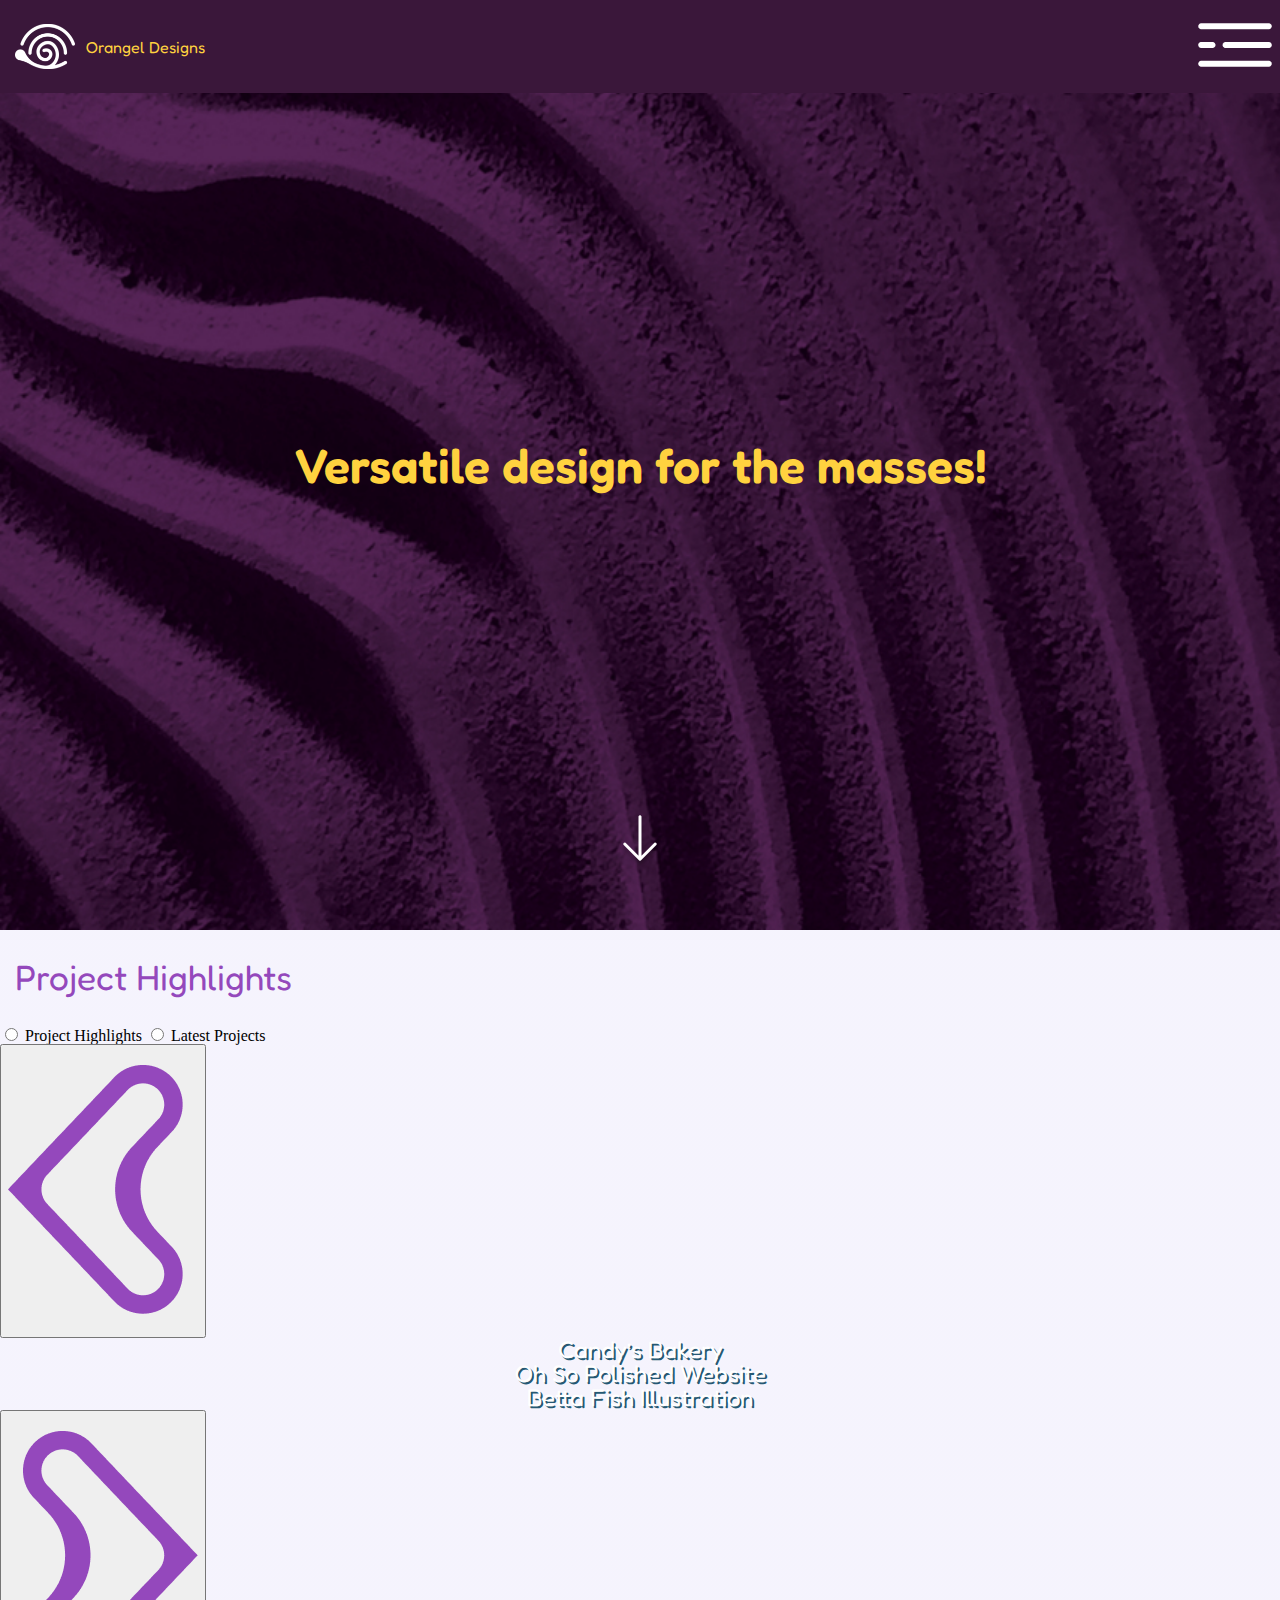
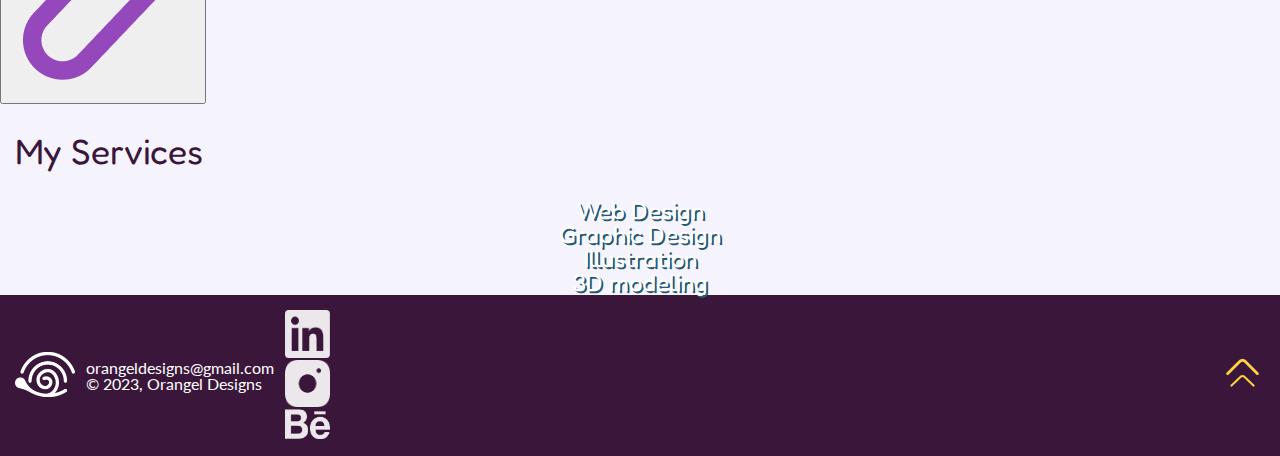
==== index.html @ b8b08e0c "New homepage HTML file - responsive" ====
<!DOCTYPE html>
<html lang="en">
<head>
	<meta name="viewport" content="width=device-width">
	<meta name="keywords" content="Portfolio, Branding, Web Design, Graphic Design, Richmond">
	<meta name="description" content="Web and Graphic design Portfolio of Orangel Bustamante">
	<meta charset="utf-8">
	<title>Orangel Designs</title>
	<link rel="preconnect" href="https://fonts.googleapis.com">
	<link rel="preconnect" href="https://fonts.gstatic.com" crossorigin>
	<link href="https://fonts.googleapis.com/css2?family=Fredoka:wght@500;600;700&family=Lato:ital,wght@0,400;0,700;1,400;1,700&display=swap" rel="stylesheet">
	<link rel="stylesheet" type="text/css" href="css/index.css">
</head>
<body id="top">
	<header>
		<!-- The header includes the logo and navigation links that might be hidden within a hamburger menu on mobile versions -->
		<nav>
			<a href="index.html"><img src="images/logow.png" alt="navigation logo of the orangel designs website"><h4>Orangel Designs</h4></a>
			<!-- Hamburger menu -->
			<div>
				<img src="images/hambergermenu.png" id="hamenu" alt="&#9776;">
				<div id="menu-list">
					<ul id="menu-links">
						<li><a href="#">About</a></li>
						<li><a href="#">Services</a></li>
						<li><a href="#">Works</a></li>
						<li><a href="#">Contact</a></li>
					</ul>
					<ul id="social-links">
						<li><img src="images/behancew.png" alt="behance link">Behance</li>
						<li><a href="#"><img src="images/linkedinw.png" alt="Linkedin link">Linkedin</a></li>
						<li><a href="#"><img src="images/intagramw.png" alt="instagram link">Instagram</a></li>
					</ul>
				</div>
			</div>

		</nav>
	</header>
	<!-- The main includes all the information divided in a hero page and 2 sections -->
	<main>
	<!-- hero division with an intro text, arrow and background image -->
		<div id="hero">
			<h1> <strong>Versatile design</strong> for the masses!</h1>
			<a href="#highlights"><img src="images/arrowdown.png" alt="&#8595;"></a>
		</div>
	<!-- highlights section with a title and 3 preview images -->
		<section id="highlights">
			<h2>Project Highlights</h2>
			<form>
				<input type="radio" name="project" id="highlab" value="highlights">
				<label for="highlab" id="label1">Project Highlights</label>
				<input type="radio" name="project" id="lastlab" value="latest">
				<label for="lastlab" id="label2">Latest Projects</label>
			</form>
			<div>
				<button><img src="images/larrow.png" alt="&lt;"></button>
				<a href="#" class="project-card" id="h1">
					<h3>Candy’s Bakery</h3>
				</a>
				<a href="#" class="project-card" id="h2">
					<h3>Oh So Polished Website</h3>
				</a>
				<a href="#" class="project-card" id="h3">
					<h3>Betta Fish Illustration</h3>
				</a>
				<button><img src="images/rarrow.png" alt="&gt;"></button>
			</div>
		</section>
	<!-- services with an image preview of 4 sercives I provide -->
		<section id="services">
			<h2>My Services</h2>
			<div>
				<a href="#" class="services-cards" id="s1">
					<h3>Web Design</h3>
				</a>
				<a href="#" class="services-cards" id="s2">
					<h3>Graphic Design</h3>
				</a>
				<a href="#" class="services-cards" id="s3">
					<h3>Illustration</h3>
				</a>
				<a href="#" class="services-cards" id="s4">
					<h3>3D modeling</h3>
				</a>
			</div>
		</section>
	</main>
	<!-- Footer with logo, contact info and go to top button -->
	<footer>
		<div>
			<a href="#top" id="footlogo"><img src="images/logow.png" width="162" alt="footer logo"></a>
			<!-- basic contact info and copyright -->
			<ul>
				<li><a href="mailto:orangeldesigns@gmail.com">orangeldesigns@gmail.com</a></li>
				<li>© 2023, Orangel Designs</li>
			</ul>
			<ul id="social-footer">
				<li> <a href=""><img src="images/linkedinw.png" alt="Linkedin"></a></li>
				<li> <a href=""><img src="images/intagramw.png" alt="Instagram"></a></li>
				<li> <a href=""><img src="images/behancew.png" alt="Behance"></a></li>
			</ul>
		</div>

		<!-- Arrowup button -->
		<div>
			<a href="#top"><img src="images/arrowup2.png" alt="&#8593;"></a>
		</div>
	</footer>
</body>
</html>
---- css/index.css ----
/* CSS reset START */
html, body, div, span, applet, object, iframe,
h1, h2, h3, h4, h5, h6, p, blockquote, pre,
a, abbr, acronym, address, big, cite, code,
del, dfn, em, img, ins, kbd, q, s, samp,
small, strike, strong, sub, sup, tt, var,
b, u, i, center,
dl, dt, dd, ol, ul, li,
fieldset, form, label, legend,
table, caption, tbody, tfoot, thead, tr, th, td,
article, aside, canvas, details, embed, 
figure, figcaption, footer, header, hgroup, 
menu, nav, output, ruby, section, summary,
time, mark, audio, video {
	margin: 0;
	padding: 0;
	border: 0;
	font-size: 100%;
	font: inherit;
	vertical-align: baseline;
}
article, aside, details, figcaption, figure, 
footer, header, hgroup, menu, nav, section {
	display: block;
}
body {
	line-height: 1;
}
ol, ul {
	list-style: none;
}
blockquote, q {
	quotes: none;
}
blockquote:before, blockquote:after,
q:before, q:after {
	content: '';
	content: none;
}
table {
	border-collapse: collapse;
	border-spacing: 0;
}
a {
	color: white;
	text-decoration: none;
}
/* CSS reset END */

/*Background image*/
body {
	background: 
    linear-gradient(rgba(225, 220, 249, 0.33),rgba(225, 220, 249, 0.33)),
    url(../images/papyrus.webp) center top/contain repeat fixed;
}
/*Navigation styling*/

/*Initializing fonts*/
h1,h2,h3,h4 {
	font-family: 'Fredoka', sans-serif;
}
a,p,li {
	font-family: 'Lato', sans-serif;
}
h1{
	font-size: 3rem;
}
h2{
	font-size: 2.2rem;
}
h3{
	font-size: 1.5rem;
}
h4{
	font-size: 1rem;
}

/*Navigation*/
nav {
    display: flex;
    flex-wrap: wrap;
    justify-content: space-between;
    align-items: center;
    background: #3A173A;
	position: fixed;
	width: 100%;
	z-index: 999;
}
nav a{
    display: flex;
    align-items: center;
	color: #FFD23F;
	padding: 15px 15px;
}
nav a img{
    width: 60px;
}
nav a h4{
	margin-left: 11px;
}
nav ul{
    display: none;
}
nav div a img{
	width: 45px;
}
/*Landing page*/
#hero{
	height: 100vh;
	background: url(../images/frame.jpg) center center/cover no-repeat;
	display: flex;
	justify-content: center;
	align-items: center;
	padding: 15px;
	flex-direction: column;
}
h1{
	font-weight: 600;
	color: #FFD23F;
}
#hero a{
	position: absolute;
	justify-self: flex-end;
	bottom: 30px;
}
#hero a img{
	width: 60px;
}
/*Sections formatting*/
h2{
	padding: 30px 15px;
}
h3 {
	color: white;
	text-shadow: .1em .1em 0 hsl(200 50% 30%);
	text-align: center;
}
/*Highlights section*/
#highlights h2 {
	color: #9448BC;
}
#highlights div img {
	width: 100%;
}
/*Services Section*/
#services h2{
	color: #3A173A;
}
#services div{
	position: relative;
}
#services div img {
	width: 100%;
}
/*Footer*/

footer {
	display: flex;
	background-color: #3A173A;
    justify-content: space-between;
    align-items: center;
	padding: 15px;
}
footer div{
	display: flex;
	align-items: center;
}
footer div ul{
	margin-left: 11px;
}
footer a img{
	width: 60px;
}
footer ul li {
	color: white;
}
footer div a img {
	width: 45px;
}
#footlogo img{
	width: 60px;
}
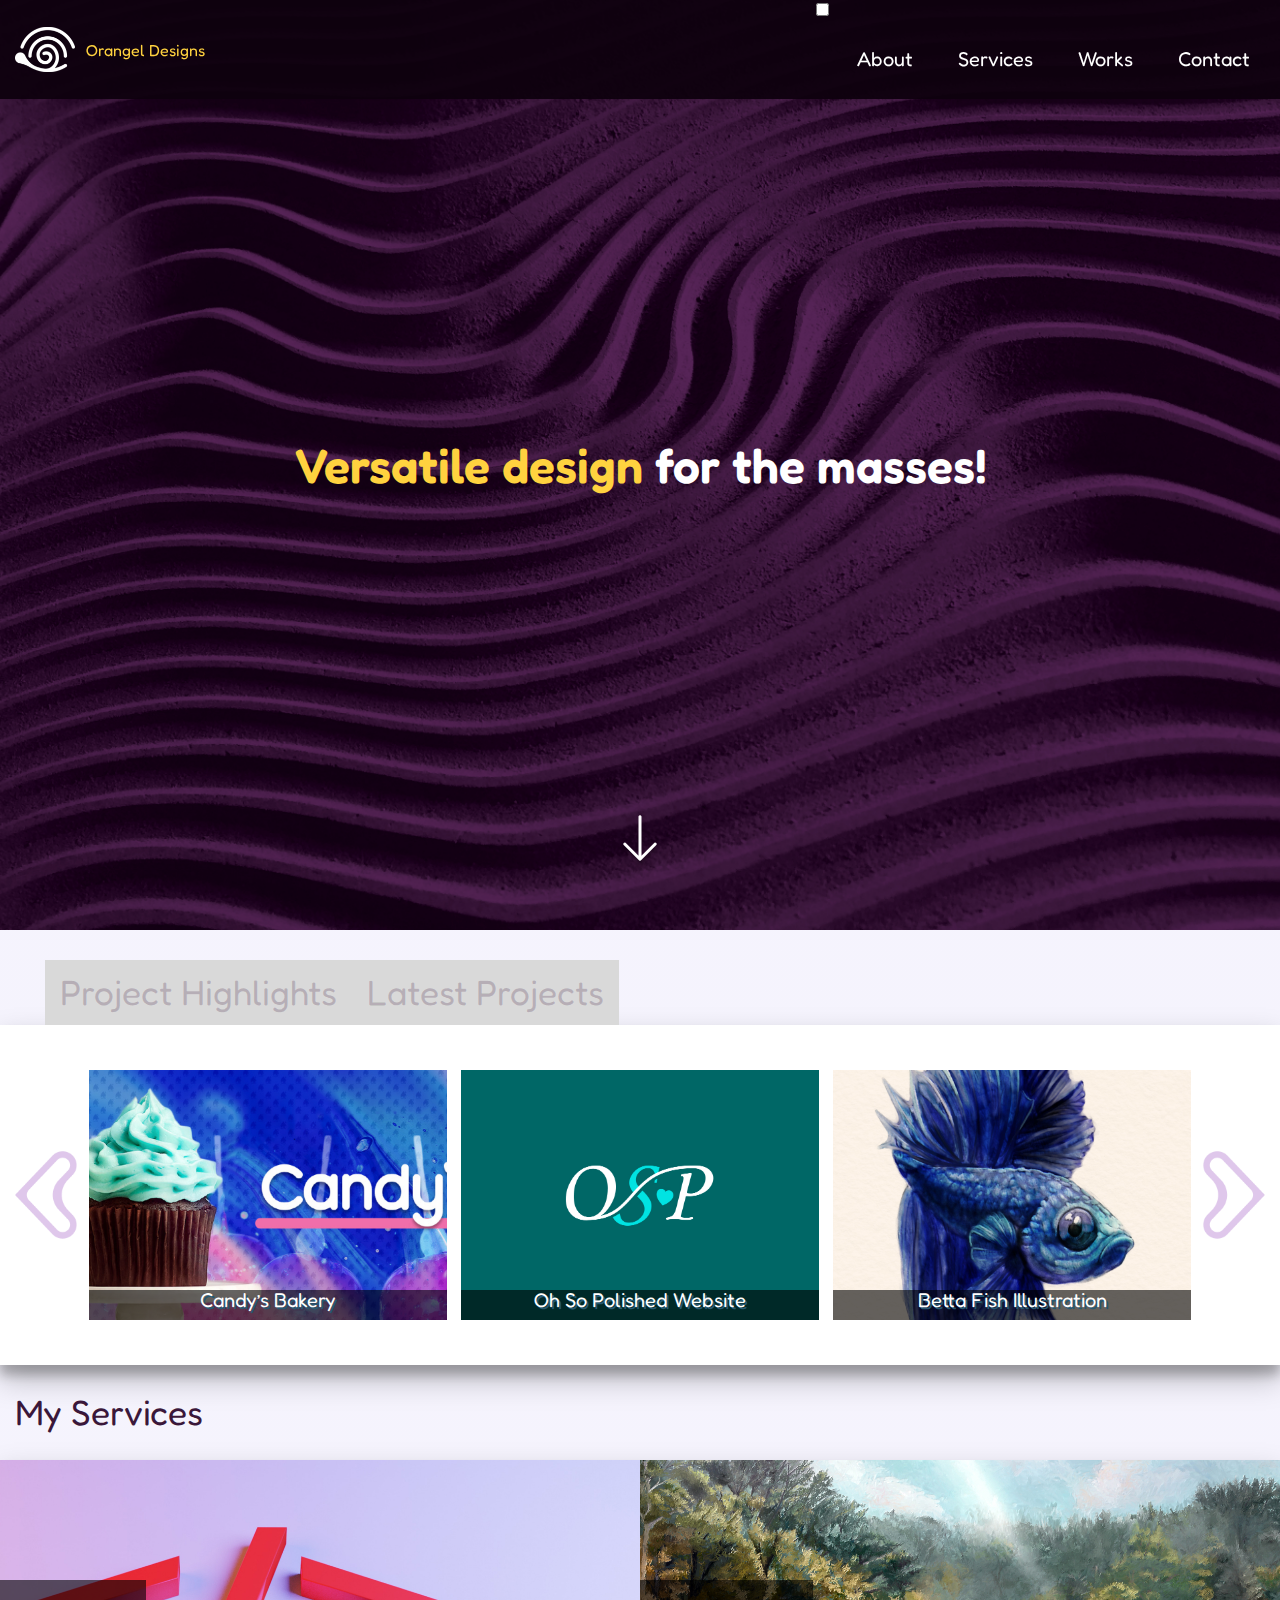
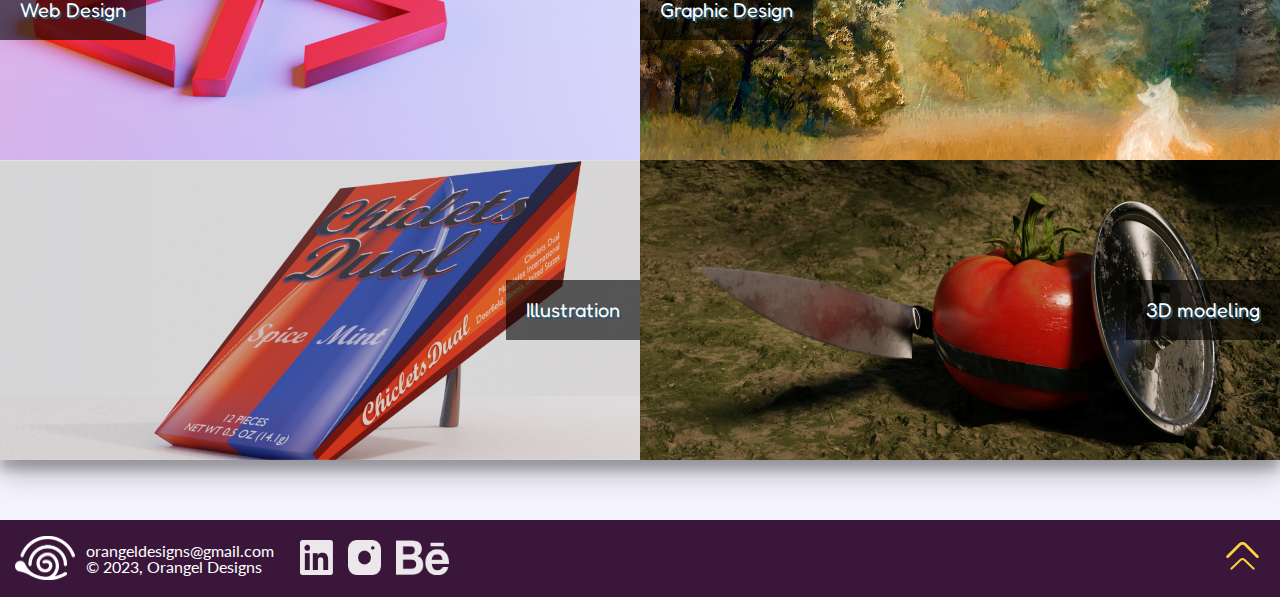
==== commit f6118212: "Update nav menu" ====
--- a/index.html
+++ b/index.html
@@ -18,7 +18,10 @@
 			<a href="index.html"><img src="images/logow.png" alt="navigation logo of the orangel designs website"><h4>Orangel Designs</h4></a>
 			<!-- Hamburger menu -->
 			<div>
-				<img src="images/hambergermenu.png" id="hamenu" alt="&#9776;">
+				<input type="checkbox" name="menucheck" id="menucheck">
+				<label for="menucheck">
+					<img src="images/hambergermenu.png" id="hamenu" alt="&#9776;">
+				</label>
 				<div id="menu-list">
 					<ul id="menu-links">
 						<li><a href="#">About</a></li>
@@ -27,7 +30,7 @@
 						<li><a href="#">Contact</a></li>
 					</ul>
 					<ul id="social-links">
-						<li><img src="images/behancew.png" alt="behance link">Behance</li>
+						<li><a href="#"><img src="images/behancew.png" alt="behance link">Behance</a></li>
 						<li><a href="#"><img src="images/linkedinw.png" alt="Linkedin link">Linkedin</a></li>
 						<li><a href="#"><img src="images/intagramw.png" alt="instagram link">Instagram</a></li>
 					</ul>
--- a/css/index.css
+++ b/css/index.css
@@ -45,6 +45,9 @@
 	color: white;
 	text-decoration: none;
 }
+button {
+	all: initial;
+}
 /* CSS reset END */
 
 /*Background image*/
@@ -69,7 +72,7 @@
 	font-size: 2.2rem;
 }
 h3{
-	font-size: 1.5rem;
+	font-size: 1.25rem;
 }
 h4{
 	font-size: 1rem;
@@ -81,7 +84,7 @@
     flex-wrap: wrap;
     justify-content: space-between;
     align-items: center;
-    background: #3A173A;
+    background: #0e010eef;
 	position: fixed;
 	width: 100%;
 	z-index: 999;
@@ -90,7 +93,8 @@
     display: flex;
     align-items: center;
 	color: #FFD23F;
-	padding: 15px 15px;
+	padding: 15px;
+	font-family: 'Fredoka', sans-serif;
 }
 nav a img{
     width: 60px;
@@ -98,11 +102,23 @@
 nav a h4{
 	margin-left: 11px;
 }
-nav ul{
-    display: none;
-}
-nav div a img{
+
+#hamenu{
 	width: 45px;
+	cursor: pointer;
+	padding: 15px;
+}
+#menu-list{
+	display: none;
+	padding: 15px;
+}
+#menu-list a{
+	color: white;
+	padding-left: 30px;
+	font-size: 1.25rem;
+}
+#menu-list a:hover{
+	color: #FFD23F;
 }
 /*Landing page*/
 #hero{
@@ -116,7 +132,10 @@
 }
 h1{
 	font-weight: 600;
-	color: #FFD23F;
+	color: white;
+}
+h1 strong{
+	color: #FFD23F
 }
 #hero a{
 	position: absolute;
@@ -135,13 +154,56 @@
 	text-shadow: .1em .1em 0 hsl(200 50% 30%);
 	text-align: center;
 }
+#highlights div, #services div  {
+	display: flex;
+	flex-direction: column;
+}
 /*Highlights section*/
 #highlights h2 {
 	color: #9448BC;
 }
-#highlights div img {
+#highlights form {
+	display: none;
+}
+#highlights form input {
+	display: none;
+}
+
+#highlights button{
+	display: none;
+	height: 100px;
+	cursor: pointer;
+}
+#highlights button img{
+	height: 100px;
+	opacity: 30%;
+}
+#highlights button img:hover{
+	opacity: 100%;
+}
+
+/*Highlights gallery*/
+.project-card{
 	width: 100%;
-}
+	height: 250px;
+	display: flex;
+	flex-direction: column-reverse;
+}
+.project-card h3{
+	width: 100%;
+	height: 30px;
+	background-color: rgba(0, 0, 0, 0.603);
+}
+#h1 {
+	background: url(../images/h1.jpg) center center/cover no-repeat;
+}
+#h2 {
+	background: url(../images/h2.jpg) center center/cover no-repeat;
+}
+#h3 {
+	background: url(../images/h3.jpg) center center/cover no-repeat;
+}
+
 /*Services Section*/
 #services h2{
 	color: #3A173A;
@@ -149,8 +211,37 @@
 #services div{
 	position: relative;
 }
-#services div img {
+/*Services Gallery*/
+.services-cards{
 	width: 100%;
+	height: 250px;
+	display: flex;
+	flex-direction: column-reverse;
+	justify-content: center;
+	align-content: center;
+}
+.services-cards h3{
+	width: auto;
+	text-align: left;
+	align-self: start;
+	padding: 20px;
+	background-color: rgba(0, 0, 0, 0.603);
+}
+#s1 h3, #s3 h3 {
+	align-self: flex-end;
+	text-align: right;
+}
+#s1 {
+	background: url(../images/s1.jpg) center center/cover no-repeat;
+}
+#s2 {
+	background: url(../images/s2.jpg) center center/cover no-repeat;
+}
+#s3 {
+	background: url(../images/s3.jpg) center center/cover no-repeat;
+}
+#s4 {
+	background: url(../images/s4.jpg) center center/cover no-repeat;
 }
 /*Footer*/
 
@@ -165,6 +256,9 @@
 	display: flex;
 	align-items: center;
 }
+#social-footer{
+	display: none;
+}
 footer div ul{
 	margin-left: 11px;
 }
@@ -179,4 +273,95 @@
 }
 #footlogo img{
 	width: 60px;
+}
+/*Responsive styles for tablet and up*/
+@media screen and (min-width: 768px) {
+
+	#hero {
+		background: url(../images/framebig.jpg) center center/cover no-repeat;
+	}
+	h1 {
+		text-align: center;
+	}
+	#highlights div, #services div  {
+		display: flex;
+		flex-direction: row;
+	}
+
+	#social-footer{
+		display: flex;
+	}
+	#social-footer img{
+		height: 35px;
+		width: auto;
+		padding-left: 15px;
+	}
+	#highlights h2{
+		display: none;
+	}
+	#highlights form {
+		margin-top: 30px;
+		display: flex;
+		margin-left: 45px;
+	}
+
+	#highlights form label{
+		cursor: pointer;
+		font-size: 2.2rem;
+		font-family: 'Fredoka', sans-serif;
+		padding: 15px;
+		background-color: #D9D9D9;
+		color: #3a173a38;
+	}
+	#highlights form input:checked~#label1, #highlights form input:checked~#label2{
+		background-color: #9448BC;
+		color: #FFD23F;
+	}
+	#highlights form input:not(:checked)~#label2{
+		background-color: #D9D9D9;
+		color: #3a173a38;
+	}
+	#highlights div {
+		background-color: white;
+		padding: 45px 15px;
+		align-items: center;
+		box-shadow: 0 14px 28px rgba(0,0,0,0.25), 0 10px 10px rgba(0,0,0,0.22);
+	}
+	#highlights button{
+		display: inline;
+	}
+	.project-card{
+		margin: 0px 7px;
+	}
+	#services div{
+		display: flex;
+		flex-wrap: wrap;
+		margin-bottom: 60px;
+		box-shadow: 0 14px 28px rgba(0,0,0,0.25), 0 10px 10px rgba(0,0,0,0.22);
+	}
+	.services-cards{
+		width: 50%;
+		height: 300px;
+	}
+	#s1 h3, #s2 h3 {
+		align-self: flex-start;
+		text-align: right;
+	}
+	#s3 h3, #s4 h3 {
+		align-self: flex-end;
+		text-align: right;
+	}
+}
+/*Responsive styles for desktop and up*/
+@media screen and (min-width: 1024px) {
+	#hamenu{
+		display: none;
+	}
+	#menu-list, #menu-links{
+		display: flex;
+		flex-direction: row;
+	}
+	#social-links {
+		display: none;
+	}
 }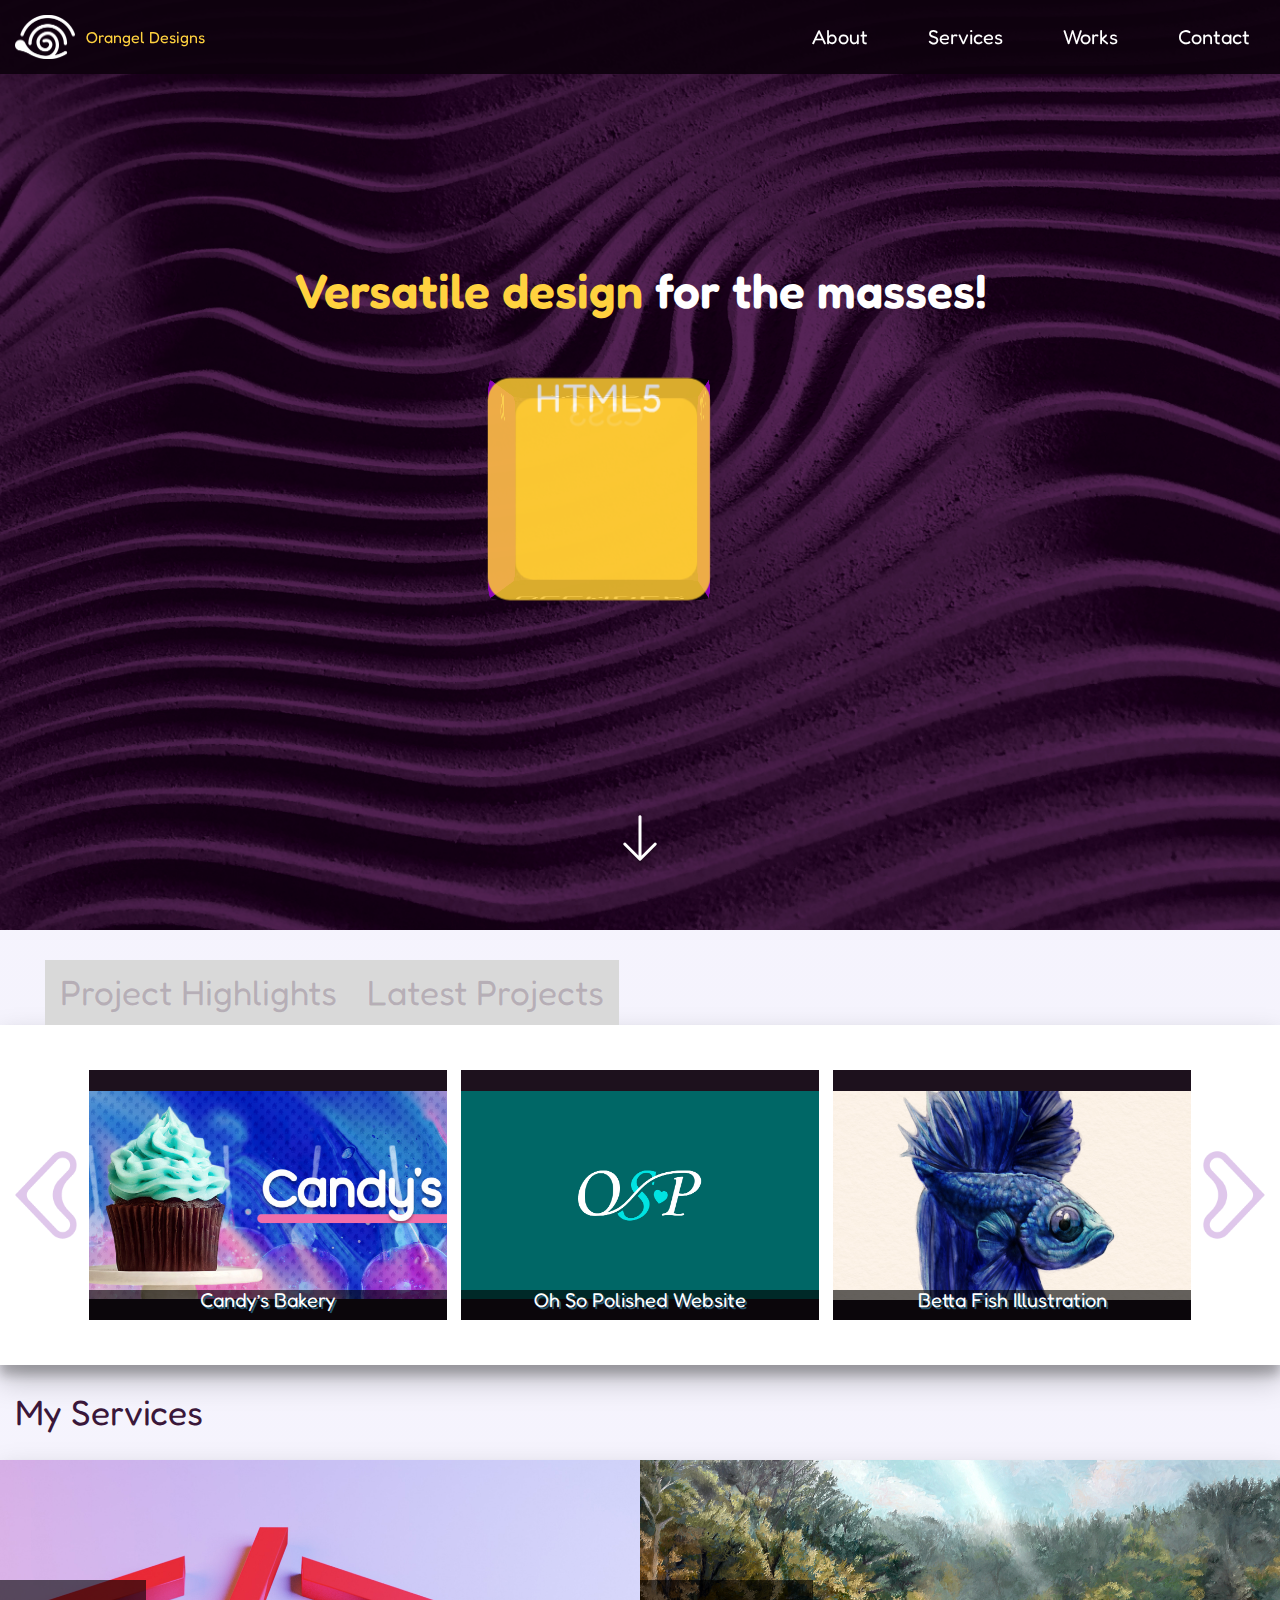
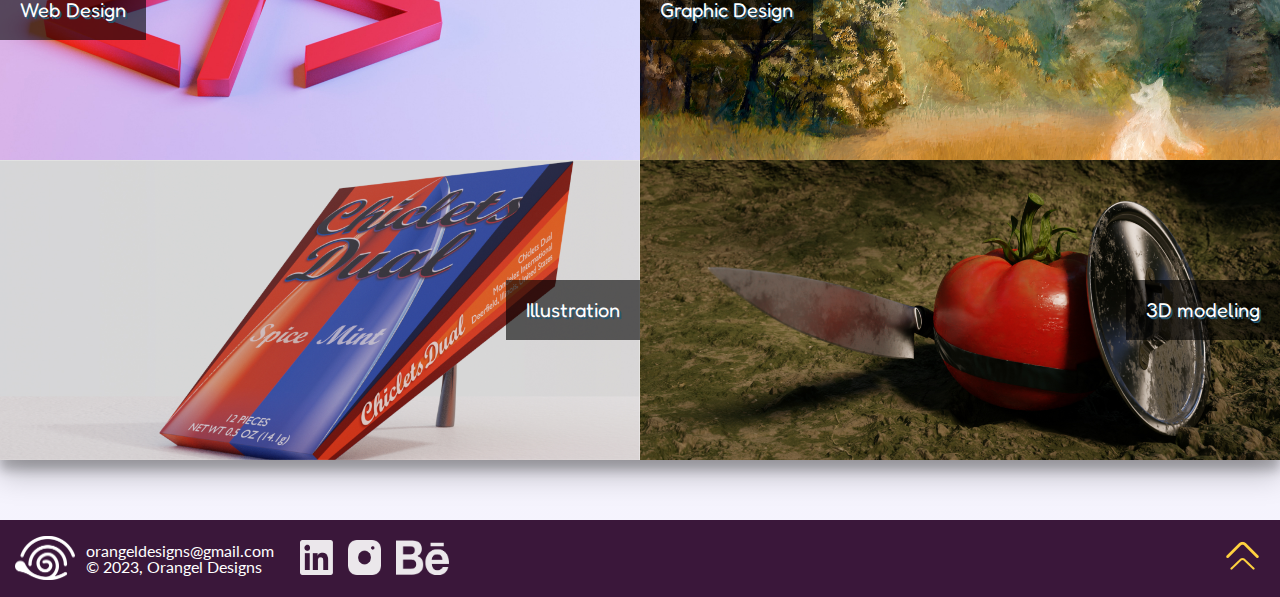
==== commit b0e06371: "Homepage final edits" ====
--- a/index.html
+++ b/index.html
@@ -23,6 +23,9 @@
 					<img src="images/hambergermenu.png" id="hamenu" alt="&#9776;">
 				</label>
 				<div id="menu-list">
+					<label for="menucheck" id="hamX">
+						X
+					</label>
 					<ul id="menu-links">
 						<li><a href="#">About</a></li>
 						<li><a href="#">Services</a></li>
@@ -44,6 +47,16 @@
 	<!-- hero division with an intro text, arrow and background image -->
 		<div id="hero">
 			<h1> <strong>Versatile design</strong> for the masses!</h1>
+			<div class="cube-wrapper">
+				<div class="cube">
+				  <div class="face front"> HTML5</div>
+				  <div class="face back"> CSS3 </div>
+				  <div class="face right">JS</div>
+				  <div class="face left">FIGMA</div>
+				  <div class="face top">ADOBE</div>
+				  <div class="face bottom">BLENDER</div>
+				</div>
+			</div>
 			<a href="#highlights"><img src="images/arrowdown.png" alt="&#8595;"></a>
 		</div>
 	<!-- highlights section with a title and 3 preview images -->
--- a/css/index.css
+++ b/css/index.css
@@ -109,15 +109,57 @@
 	padding: 15px;
 }
 #menu-list{
-	display: none;
-	padding: 15px;
-}
+	transform: translateX(100%);
+	transition: .5s;
+	width: 300px;
+	position: absolute;
+	top: 0;
+}
+#social-links img{
+	padding-right: 15px;
+	height: auto;
+	width: 45px;
+}
+#menucheck {
+	display: none ;
+}
+nav div label{
+	display: block;
+	height: 75px;
+}
+#menucheck:checked ~ #menu-list{
+	transform: translateX(-225px);
+	background-color: #070007;
+	box-shadow:  0px 1px 3px 0px rgba(0, 0, 0, 0.2),
+		0px 1px 1px 0px rgba(0, 0, 0, 0.14),
+		0px 2px 1px -1px rgba(0, 0, 0, 0.12);
+}
+#menucheck:checked ~ label img{
+	background-color: #070007;
+}
+
 #menu-list a{
 	color: white;
 	padding-left: 30px;
 	font-size: 1.25rem;
+	transition: .4s;
 }
 #menu-list a:hover{
+	color: #FFD23F;
+	background-color: #3A173A;
+}
+/*X Hamburger*/
+#hamX{
+	font-family: 'Fredoka', sans-serif;
+	font-size: 2.2rem;
+	color: white;
+	text-align: right;
+	height: auto;
+	padding: 25px;
+	cursor: pointer;
+	transition: 0.5s;
+}
+#hamX:hover{
 	color: #FFD23F;
 }
 /*Landing page*/
@@ -129,6 +171,7 @@
 	align-items: center;
 	padding: 15px;
 	flex-direction: column;
+	overflow: hidden;
 }
 h1{
 	font-weight: 600;
@@ -141,10 +184,84 @@
 	position: absolute;
 	justify-self: flex-end;
 	bottom: 30px;
+	transition: 0.5s;
+}
+#hero a:hover{
+	transform: scale(150%);
 }
 #hero a img{
 	width: 60px;
 }
+/* Landing page spinning cubes */
+.cube-wrapper {
+	width: 200px;
+	height: 200px;
+	position: relative;
+	perspective: 1000px;
+	padding: 75px;
+	padding-left: 0;
+  }
+  
+  .cube {
+	position: absolute;
+	width: 100%;
+	height: 100%;
+	transform-style: preserve-3d;
+	perspective-origin: center;
+	transform-origin: center;
+	animation: rotate-cube 10s linear infinite;
+  }
+  
+  .face {
+	position: absolute;
+	width: 200px;
+	height: 200px;
+	opacity: 0.85;
+	font-family: 'Fredoka', sans-serif;
+	font-size: 2.2rem;
+	color: white;
+	text-align: center;
+	border-radius: 10%;
+  }
+  
+  .front {
+	transform: translateZ(100px);
+	background-color: #ffcc33;
+  }
+  
+  .back {
+	transform: translateZ(-100px) rotateY(180deg);
+	background-color: #ffcc33;
+  }
+  
+  .right {
+	transform: rotateY(-90deg) translatez(100px);
+	background-color: #9900cc;
+  }
+  
+  .left {
+	transform: rotateY(90deg) translatez(100px);
+	background-color: #9900cc;
+  }
+  
+  .top {
+	transform: rotateX(90deg) translateZ(100px);
+	background-color: #070007;
+  }
+  
+  .bottom {
+	transform: rotateX(-90deg) translateZ(100px);
+	background-color: #070007;
+  }
+  
+  @keyframes rotate-cube {
+	0% {
+	  transform: rotateX(0deg) rotateY(0deg)  rotateZ(0);
+	}
+	100% {
+	  transform: rotateX(360deg) rotateY(360deg) rotateZ(360deg);
+	}
+  }
 /*Sections formatting*/
 h2{
 	padding: 30px 15px;
@@ -188,12 +305,14 @@
 	height: 250px;
 	display: flex;
 	flex-direction: column-reverse;
+	background-size: 100%;
 }
 .project-card h3{
 	width: 100%;
 	height: 30px;
 	background-color: rgba(0, 0, 0, 0.603);
 }
+
 #h1 {
 	background: url(../images/h1.jpg) center center/cover no-repeat;
 }
@@ -203,7 +322,14 @@
 #h3 {
 	background: url(../images/h3.jpg) center center/cover no-repeat;
 }
-
+#h1, #h2, #h3{
+	background-color: #0e010eef;
+	transition: 0.5s all;
+	background-size: 100%;
+}
+#h1:hover,#h2:hover,#h3:hover {
+	background-size: 120%;
+}
 /*Services Section*/
 #services h2{
 	color: #3A173A;
@@ -227,6 +353,7 @@
 	padding: 20px;
 	background-color: rgba(0, 0, 0, 0.603);
 }
+
 #s1 h3, #s3 h3 {
 	align-self: flex-end;
 	text-align: right;
@@ -242,6 +369,15 @@
 }
 #s4 {
 	background: url(../images/s4.jpg) center center/cover no-repeat;
+}
+
+#s1, #s2, #s3, #s4{
+	background-color: #0e010eef;
+	transition: 0.5s all;
+	background-size: 100% 100%;
+}
+#s1:hover,#s2:hover,#s3:hover,#s4:hover {
+	background-size: 120% 120%;
 }
 /*Footer*/
 
@@ -270,6 +406,10 @@
 }
 footer div a img {
 	width: 45px;
+	transition: 0.5s;
+}
+footer div a img:hover {
+	transform: scale(130%);
 }
 #footlogo img{
 	width: 60px;
@@ -354,14 +494,25 @@
 }
 /*Responsive styles for desktop and up*/
 @media screen and (min-width: 1024px) {
+
 	#hamenu{
 		display: none;
 	}
 	#menu-list, #menu-links{
 		display: flex;
 		flex-direction: row;
+		transform: translateX(0);
+		position: relative;
+		width: auto;
+	}
+	#menu-links a {
+		padding: 15px 30px;
 	}
 	#social-links {
 		display: none;
 	}
-}+	nav div label{
+		display: none;
+	}
+}
+
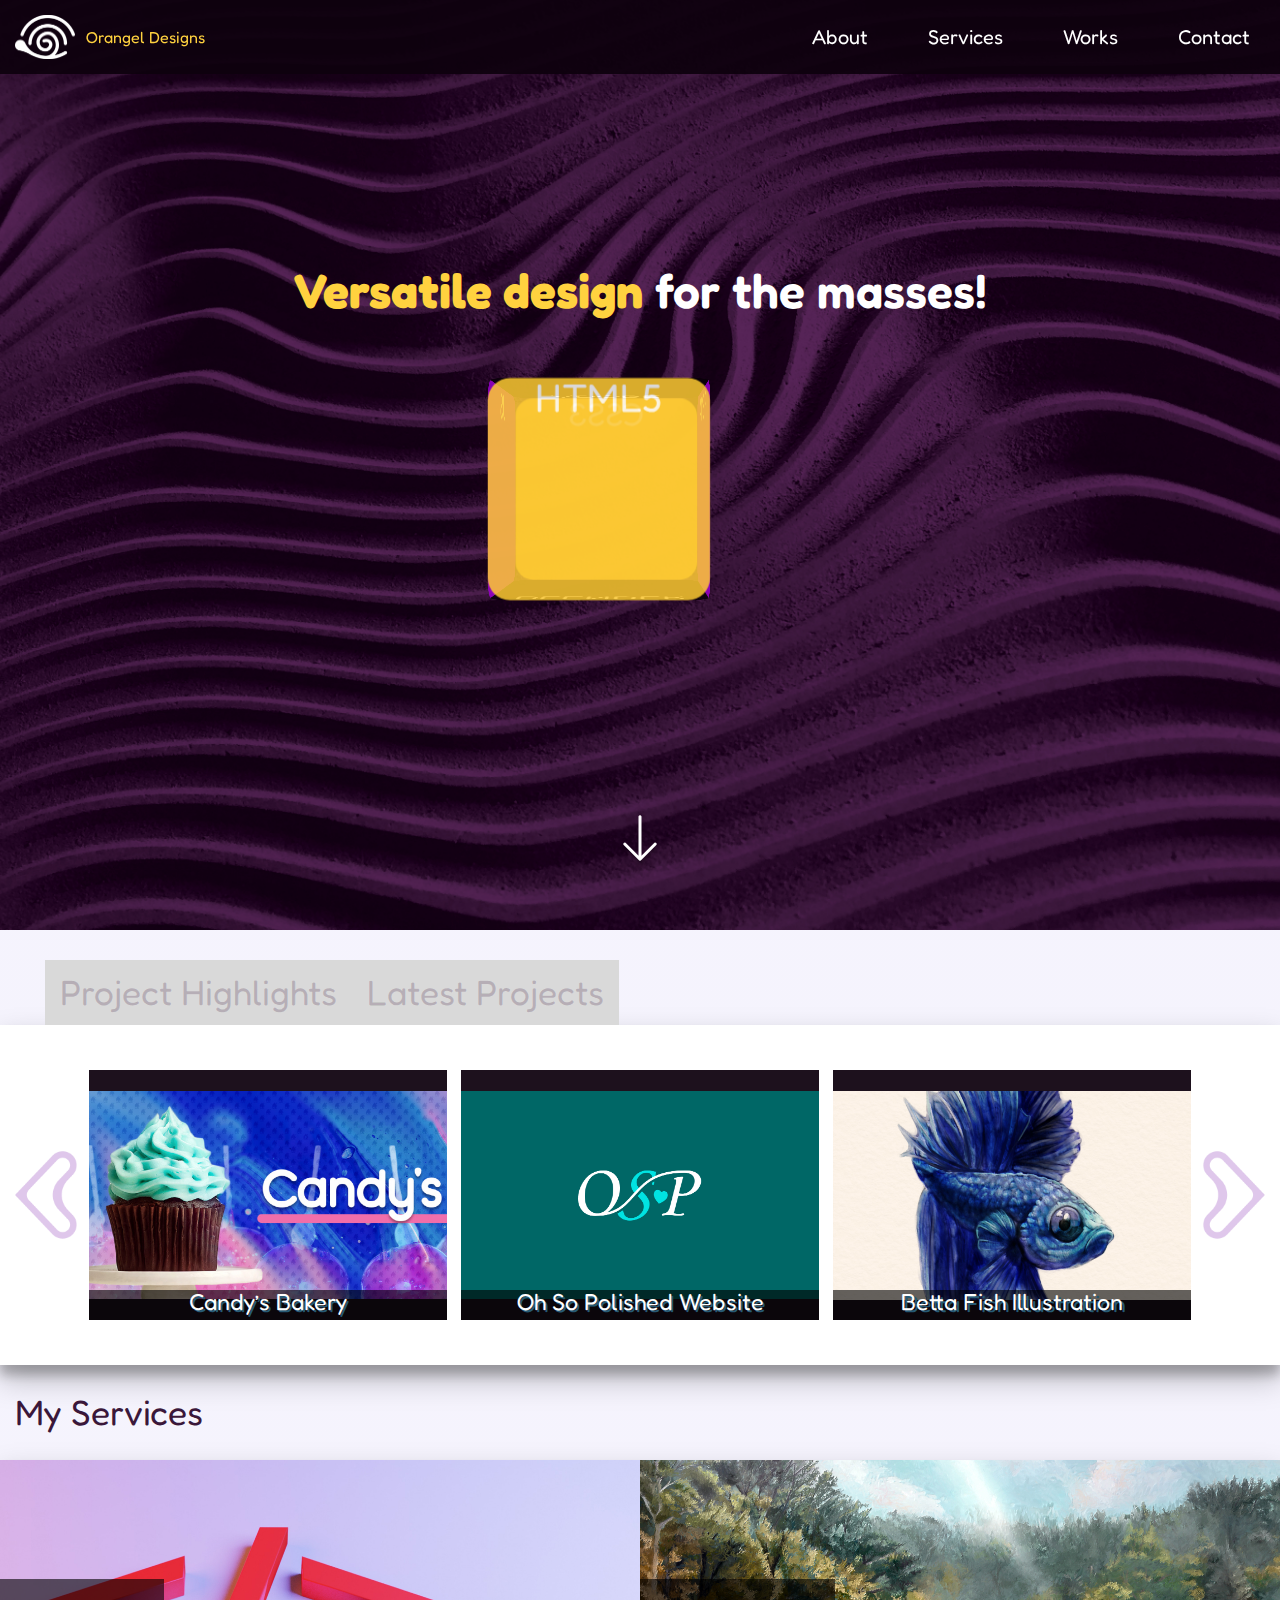
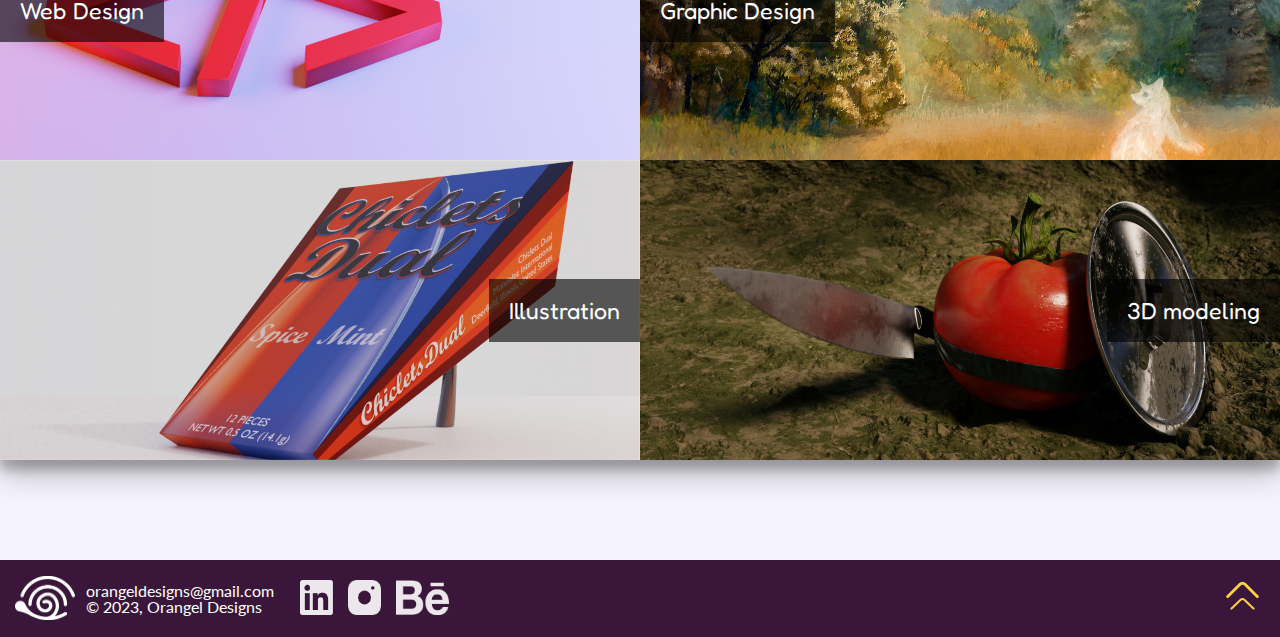
==== commit 21187f58: "Updated htmls third page." ====
--- a/index.html
+++ b/index.html
@@ -29,8 +29,8 @@
 					<ul id="menu-links">
 						<li><a href="#">About</a></li>
 						<li><a href="#">Services</a></li>
-						<li><a href="#">Works</a></li>
-						<li><a href="#">Contact</a></li>
+						<li><a href="works.html">Works</a></li>
+						<li><a href="contact.html">Contact</a></li>
 					</ul>
 					<ul id="social-links">
 						<li><a href="#"><img src="images/behancew.png" alt="behance link">Behance</a></li>
--- a/css/index.css
+++ b/css/index.css
@@ -72,12 +72,14 @@
 	font-size: 2.2rem;
 }
 h3{
-	font-size: 1.25rem;
+	font-size: 1.45rem;
 }
 h4{
 	font-size: 1rem;
 }
-
+strong{
+	font-weight: 900;
+}
 /*Navigation*/
 nav {
     display: flex;
@@ -187,7 +189,7 @@
 	transition: 0.5s;
 }
 #hero a:hover{
-	transform: scale(150%);
+	transform: scale(1.5);
 }
 #hero a img{
 	width: 60px;
@@ -266,7 +268,7 @@
 h2{
 	padding: 30px 15px;
 }
-h3 {
+#highlights h3 {
 	color: white;
 	text-shadow: .1em .1em 0 hsl(200 50% 30%);
 	text-align: center;
@@ -382,6 +384,9 @@
 /*Footer*/
 
 footer {
+	width: 100%;
+	box-sizing: border-box;
+	bottom: 0;
 	display: flex;
 	background-color: #3A173A;
     justify-content: space-between;
@@ -409,7 +414,7 @@
 	transition: 0.5s;
 }
 footer div a img:hover {
-	transform: scale(130%);
+	transform: scale(1.3);
 }
 #footlogo img{
 	width: 60px;
@@ -516,3 +521,184 @@
 	}
 }
 
+/*Contact page CSS*/
+main{
+	margin-bottom: 100px;
+}
+#contHeader {
+	height: 160px;
+	background-color: #9900cc;
+	display: flex;
+	flex-direction: column;
+	align-items: center;
+	justify-content: end;
+	color: white;
+	padding: 15px 5%;
+}
+#contHeader strong{
+	font-weight: 700;
+}
+#contHeader li{
+	margin-bottom: 7px;
+}
+
+#contMain{
+	display: flex;
+	flex-direction: column;
+}
+#contMain h2 {
+	color: #9900cc;
+	height: 30px;
+	display: flex;
+	padding-left: 0;
+}
+#contMain h2 img{
+	height: 30px;
+	margin-right: 7px;
+}
+#contForm, #contSide{
+	margin-left: 10%;
+	margin-right: 10%;
+}
+#innnerform {
+	width: 100%;
+	max-width: 640px;
+	background-color: white;
+	padding: 30px;
+	box-sizing: border-box;
+	border-radius: 16px;
+	display: flex;
+	flex-direction: column;
+	flex-wrap: wrap;
+	align-items: stretch;
+	box-shadow: 0 14px 28px rgba(0,0,0,0.25), 0 10px 10px rgba(0,0,0,0.22);
+
+}
+#innnerform>* {
+	margin-bottom: 15px;
+	padding: 7px;
+	border-radius: 7px;
+	border: #9448BC 2px solid;
+	background-color: #e1dcf98d;
+	font-family: 'Lato', sans-serif;
+	color: #C2A4D1;
+}
+#innnerform>*:focus{
+	background-color: white;
+	color: #070007;
+}
+#innnerform .button {
+	font-family: 'Fredoka', sans-serif;
+	width: 211px;
+	height: 53px;
+	align-self: center;
+	font-size: 1.2rem;
+	border: 0;
+	background-color: #ffcc33;
+	color: #9448BC;
+	box-shadow: 0 4px 3px rgba(0,0,0,0.25), 0 2px 6px rgba(0,0,0,0.22);
+	cursor: pointer;
+
+}
+select{
+	background-color: #FFD23F;
+	color: #9448BC;
+	font-family: 'Fredoka', sans-serif;
+	font-size: 1.1rem;
+	cursor: pointer;
+}
+select:focus{
+	background-color: #9448BC;
+	color: #ffcc33;
+}
+textarea{
+	resize: none;
+	height: 200px;
+}
+#contFaq ul li h3{
+	font-size: 1.1rem;
+	color: #9448BC;
+	text-align: left;
+	text-shadow: none;
+}
+#contFaq ul li p{
+	background-color: #070007;
+	color: white;
+	margin-top: 3px;
+	padding: 7px;
+}
+#contSoc ul{
+	width: 100%;
+	display: flex;
+	flex-direction: column;
+	justify-content: center;
+}
+#contSoc ul li{
+	width: 100%;
+	display: flex;
+}
+#contSoc ul li a{
+	width: 100%;
+	display: flex;
+	align-items: center;
+	max-width: 450px;
+	padding: 12.5px;
+	box-shadow: 0 4px 3px rgba(0,0,0,0.25), 0 2px 6px rgba(0,0,0,0.22);
+	margin-bottom: 15px;
+	border-radius: 11px;
+	
+}
+#contSoc ul li img{
+	height: 50px;
+}
+#contSoc h3{
+	margin-left: 7px;
+}
+#soc1 a{
+	background-color: #B8C9F5;
+	color: #3C64CB;
+}
+#soc2 a{
+	background-color: #DBD5DE;
+	color: #070007;
+}
+#soc3 a{
+	background-color: #F3C6DC;
+	color: #FF288F;
+}
+@media screen and (max-width: 420px) {
+nav a h4{
+	font-size: 0.8rem;
+}
+h2 {
+	font-size: 1.7rem;
+}
+textarea {
+	height: 120px;
+}
+}
+@media screen and (min-width: 768px) {
+	#contHeader {
+		height: 125px;
+		flex-direction: row;
+		align-items: end;
+		justify-content: start;
+	}
+	#contHeader li{
+		margin-bottom: 15px;
+	}
+	#contMain{
+		display: grid; 
+		grid-template-columns: 1fr 1fr; 
+		gap: 0px 30px; 
+	}
+}
+@media screen and (min-width: 1024px) {
+	#contFaq ul li h3 strong{
+		display: none;
+	}
+	#contHeader li{
+		margin-right: 15px;
+		margin-bottom: 20px;
+	}
+}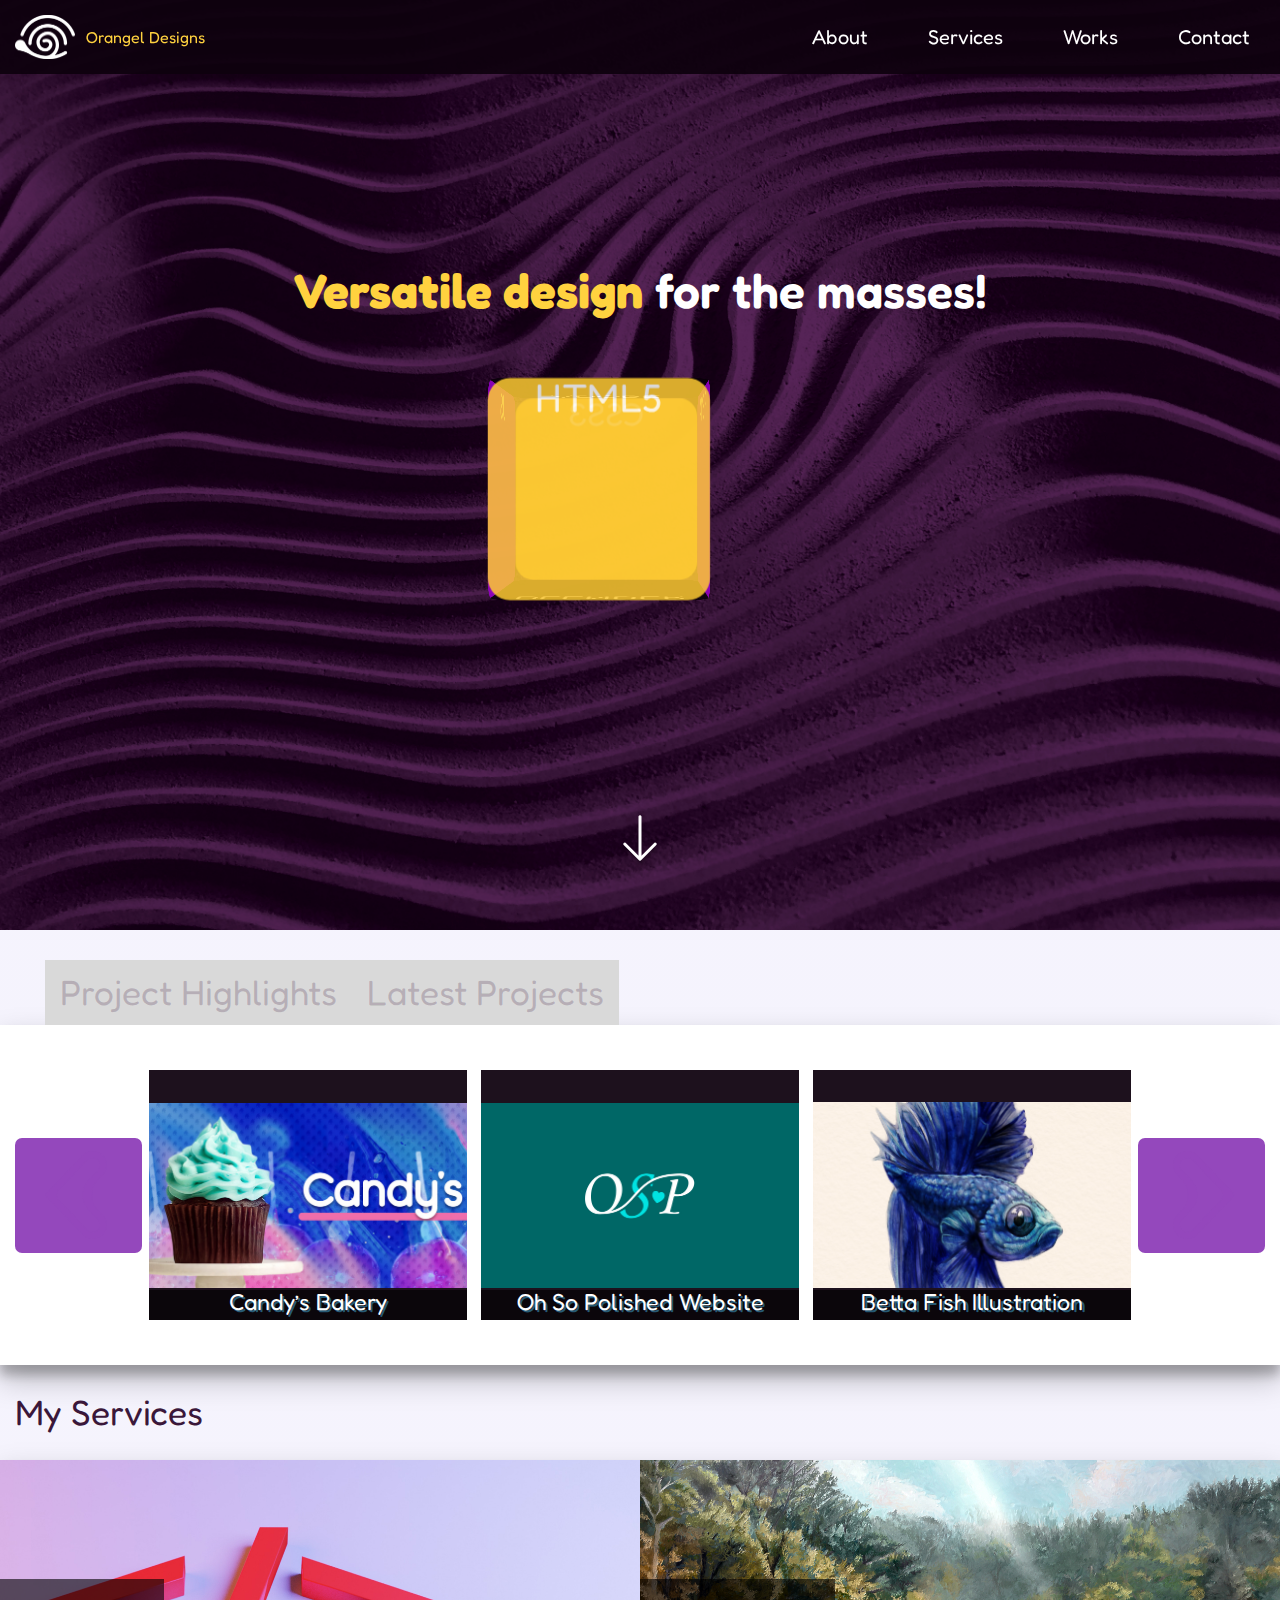
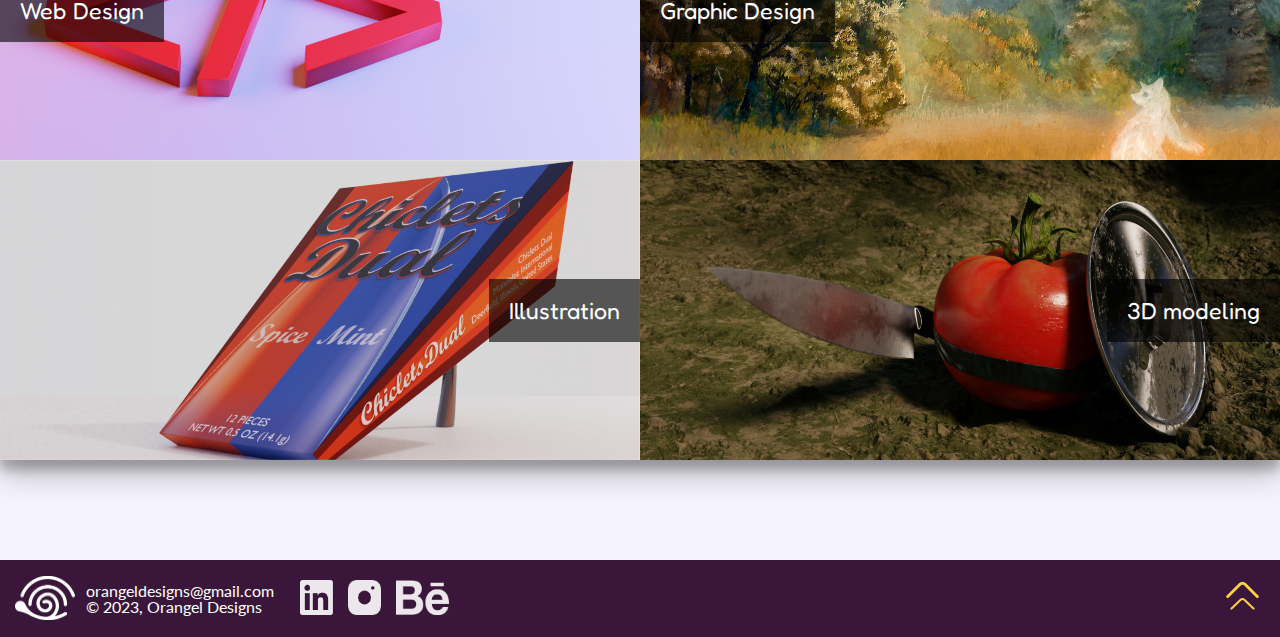
==== commit e129c817: "Adding About Page" ====
--- a/index.html
+++ b/index.html
@@ -27,7 +27,7 @@
 						X
 					</label>
 					<ul id="menu-links">
-						<li><a href="#">About</a></li>
+						<li><a href="about.html">About</a></li>
 						<li><a href="#">Services</a></li>
 						<li><a href="works.html">Works</a></li>
 						<li><a href="contact.html">Contact</a></li>
--- a/css/index.css
+++ b/css/index.css
@@ -150,6 +150,33 @@
 	color: #FFD23F;
 	background-color: #3A173A;
 }
+button {
+	font-family: 'Fredoka', sans-serif;
+	font-size: 1.45rem;
+	padding: 7.5px 30px;
+	border-radius: 7px;
+	color: #ffcc33;
+	background-color: #9448BC;
+	cursor: pointer;
+	transition: 0.25s all;
+}
+button:hover{
+	filter: brightness(1.5) saturate(0.5);
+}
+button:active{
+	filter: brightness(0.5) saturate(1.5);
+}
+button img{
+	height: 30px;
+}
+.dark-btn{
+	background-color: #3A173A;
+	color: #FFD23F;
+}
+.light-btn{
+	background-color: #ffcc33;
+	color: #9448BC;
+}
 /*X Hamburger*/
 #hamX{
 	font-family: 'Fredoka', sans-serif;
@@ -701,4 +728,149 @@
 		margin-right: 15px;
 		margin-bottom: 20px;
 	}
+}
+
+
+/*Works page CSS*/
+
+
+#workHeader {
+	height: 160px;
+	background-color: #9900cc;
+	display: flex;
+	flex-direction: column;
+	align-items: start;
+	justify-content: end;
+	color: white;
+	padding: 15px 10%;
+}
+#workHeader strong{
+	font-weight: 700;
+}
+#workHeader li{
+	margin-bottom: 10px;
+}
+.center-container{
+	display: flex;
+	flex-direction: column;
+	align-items: center;
+}
+
+.gallery-grid{
+	display: grid; 
+	width: 80%;
+	padding: 30px 10%;
+	margin: 30px 0;
+	grid-template-columns: 1fr 1fr; 
+	grid-template-rows: 1fr 1fr 1fr 1fr; 
+	gap: 0px 0px; 
+	grid-template-areas: 
+	". ."
+	". ."
+	". ."
+	". ."; 
+	  justify-content: center; 
+	  align-items: center; 
+	background-color: white;
+	box-shadow: 0 14px 28px rgba(0,0,0,0.25), 0 10px 10px rgba(0,0,0,0.22);
+}
+.portfolio-card h3{
+	background-color: #9900cc63;
+	color: white;
+	text-align: center;
+}
+.featured h3{
+	background-color: #ffcc33;
+	color: #9900cc;
+}
+.gallery-item{
+	width: 100%;
+	cursor: pointer;
+}
+
+
+#w1 {
+	background: url(../images/w1.jpg) center center/cover no-repeat;
+}
+#w2 {
+	background: url(../images/w2.jpg) center center/cover no-repeat;
+}
+#w3 {
+	background: url(../images/w3.jpg) center center/cover no-repeat;
+}
+#w4 {
+	background: url(../images/w4.jpg) center center/cover no-repeat;
+}
+#w5 {
+	background: url(../images/w5.jpg) center center/cover no-repeat;
+}
+#w6 {
+	background: url(../images/w6.jpg) center center/cover no-repeat;
+}
+#w7 {
+	background: url(../images/w7.jpg) center center/cover no-repeat;
+}
+#w8 {
+	background: url(../images/w8.jpg) center center/cover no-repeat;
+}
+#w1, #w2, #w3, #w4, #w5, #w6, #w7, #w8{
+	transition: 0.5s all;
+	background-size: 100% 100%;
+}
+#w1:hover, #w2:hover, #w3:hover, #w4:hover, #w5:hover, #w6:hover, #w7:hover, #w8:hover{
+	background-size: 120% 120%;
+}
+
+@media screen and (min-width: 768px) {
+	.gallery-grid{
+		grid-template-columns: 1fr 1fr 1fr; 
+		grid-template-rows: 1fr 1fr 1fr; 
+		gap: 15px 15px; 
+		grid-template-areas: 
+		". . ."
+		". . ."
+		". . ."; 
+	
+	}
+}
+@media screen and (min-width: 1024px) {
+	.gallery-grid{
+		grid-template-columns: 1fr 1fr 1fr 1fr; 
+		grid-template-rows: 1fr 1fr; 
+		gap: 15px 15px; 
+		grid-template-areas: 
+		  ". . . ."
+		  ". . . .";
+	
+	}
+	#workHeader {
+		height: 160px;
+		background-color: #9900cc;
+		display: flex;
+		flex-direction: row;
+		align-items: end;
+		justify-content: space-between;
+		color: white;
+		padding: 15px 10%;
+	}
+}
+@media screen and (min-width: 1400px) {
+	.gallery-grid{
+		grid-template-columns: 1fr 1fr 1fr 1fr 1fr; 
+		grid-template-rows: 1fr 1fr; 
+		gap: 15px 15px; 
+		grid-template-areas: 
+		  ". . . . ."
+		  ". . . . .";
+	
+	}
+}
+
+
+/*About Page CSS*/
+
+#abcont {
+	display: flex;
+	flex-direction: column;
+	margin: 0 40px;
 }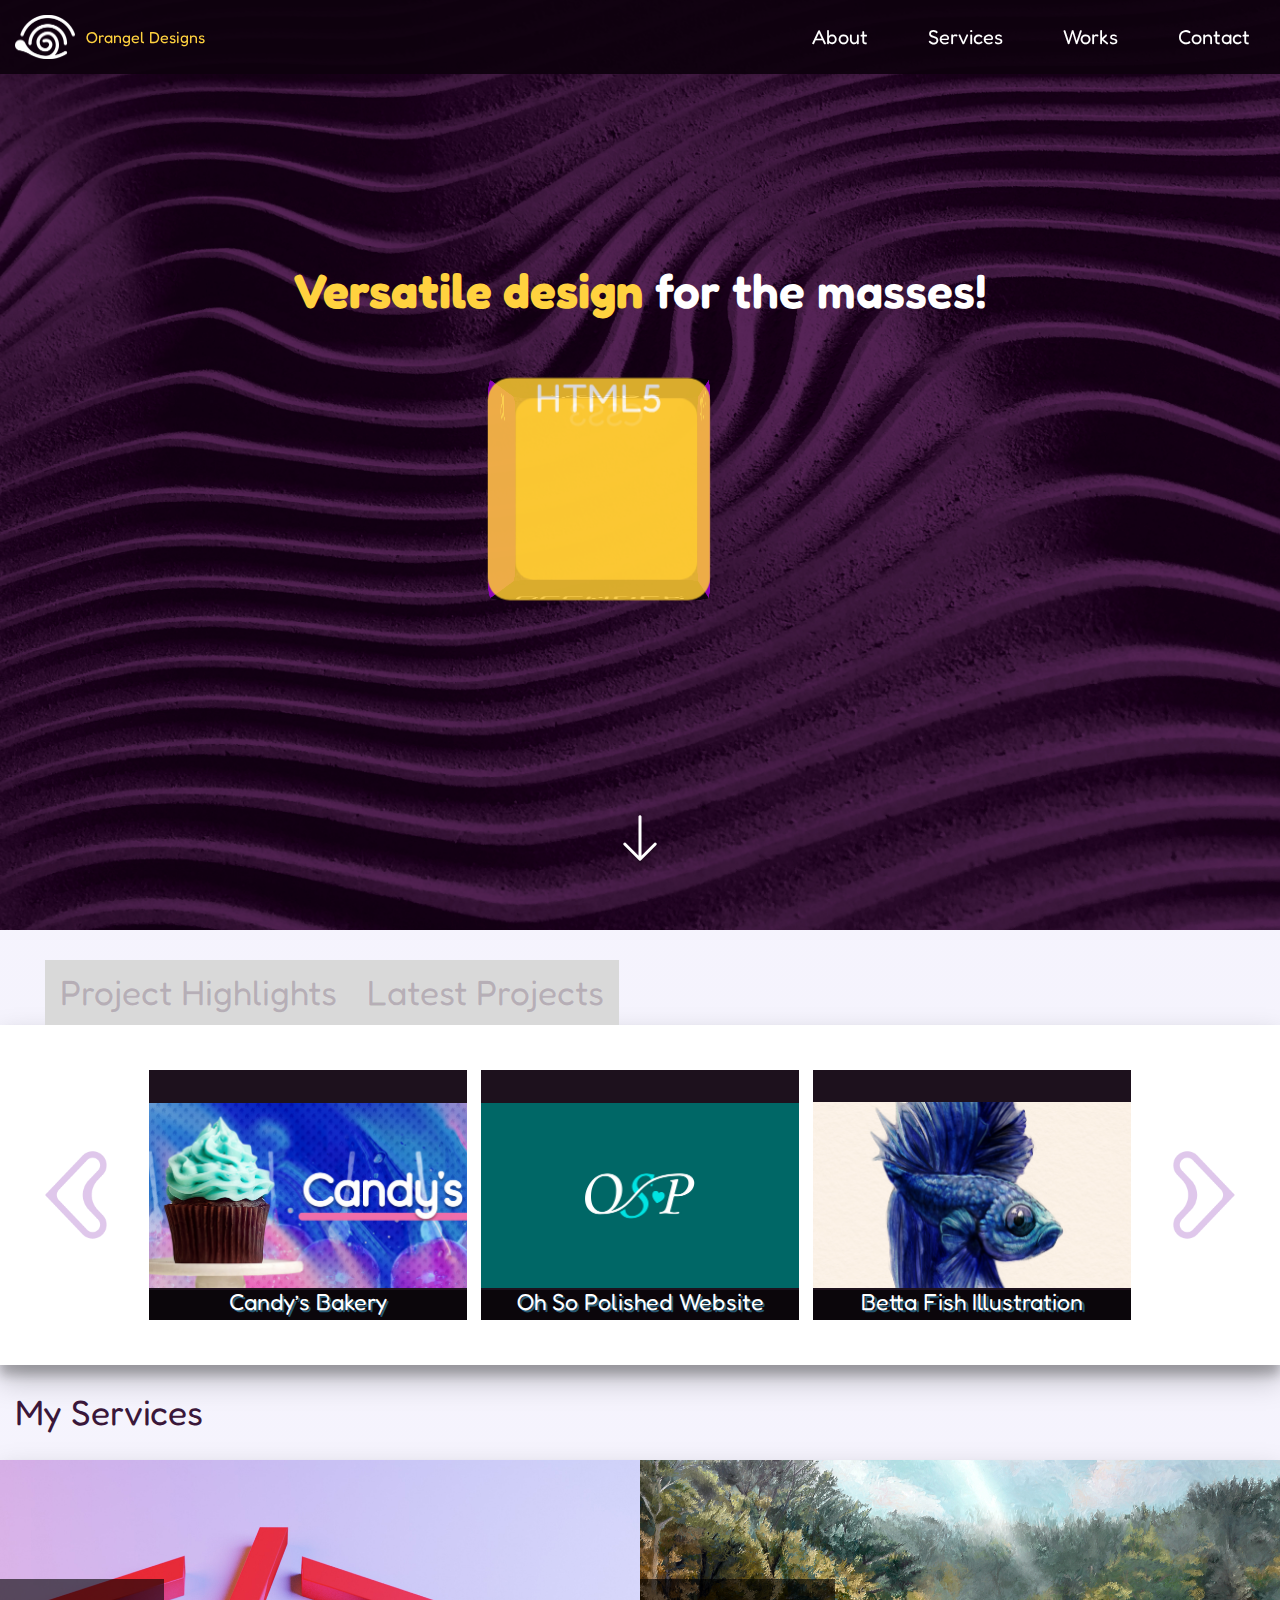
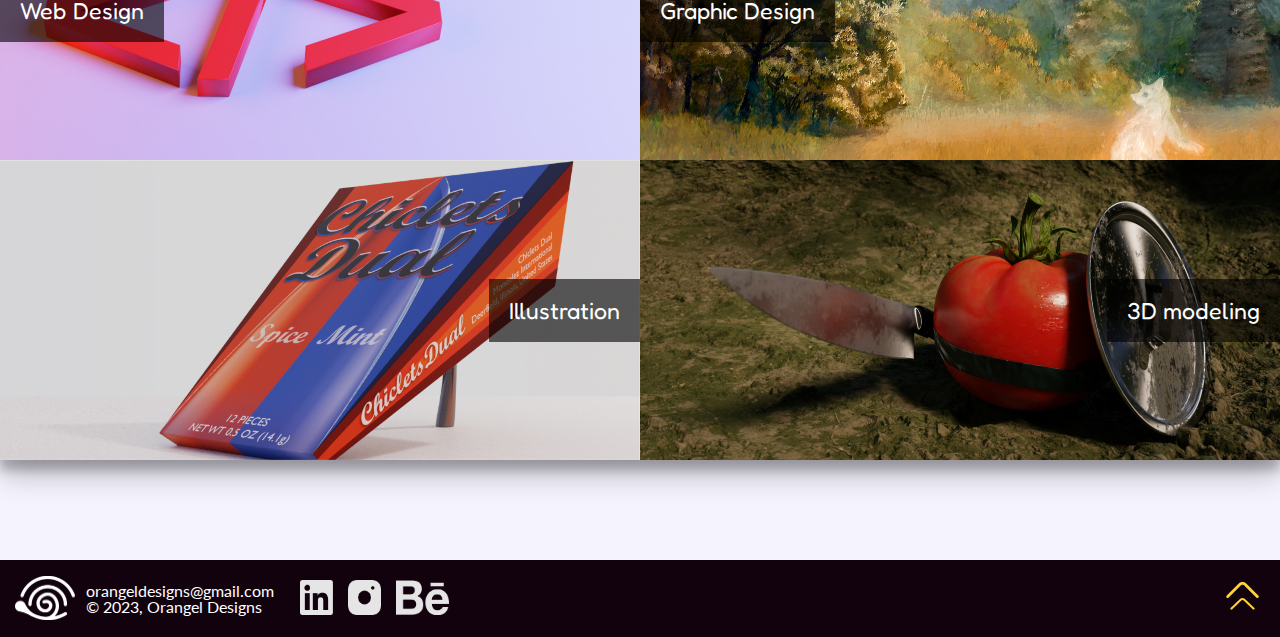
==== commit 736f28bb: "Services Implementation" ====
--- a/index.html
+++ b/index.html
@@ -28,7 +28,7 @@
 					</label>
 					<ul id="menu-links">
 						<li><a href="about.html">About</a></li>
-						<li><a href="#">Services</a></li>
+						<li><a href="services.html">Services</a></li>
 						<li><a href="works.html">Works</a></li>
 						<li><a href="contact.html">Contact</a></li>
 					</ul>
--- a/css/index.css
+++ b/css/index.css
@@ -319,6 +319,7 @@
 	display: none;
 	height: 100px;
 	cursor: pointer;
+	background-color: white;
 }
 #highlights button img{
 	height: 100px;
@@ -415,7 +416,7 @@
 	box-sizing: border-box;
 	bottom: 0;
 	display: flex;
-	background-color: #3A173A;
+	background-color: #12020E;
     justify-content: space-between;
     align-items: center;
 	padding: 15px;
@@ -873,4 +874,168 @@
 	display: flex;
 	flex-direction: column;
 	margin: 0 40px;
+}
+
+#abcont h2{
+	text-align: right;
+	color: #9448BC;
+}
+.hline {
+	width: 140px;
+	padding-bottom: 10px;
+}
+#aportrait{
+	width: 33vw;
+	float: left;
+	margin-left: -40px;
+	margin-right: 15px;
+}
+
+
+.aexpcard {
+	display: flex;
+	align-items: center;
+	margin-bottom: 30px;
+}
+.aexpcard span{
+	color: #FFD23F;
+	background-color: #9448BC;
+	padding: 30px 20px;
+	border-radius: 50%;
+	font-size: 1.15rem;
+}
+.aexpcard button{
+	background-color: white;
+	color: black;
+	width: 100%;
+	font-family: 'Lato', sans-serif;
+	font-weight: 600;
+	font-size: 1.15rem;
+	margin-left: 15px;
+	box-shadow: 0 3px 6px rgba(0,0,0,0.16), 0 3px 6px rgba(0,0,0,0.23);
+}
+.aexpcard:last-of-type span{
+	background-color: #3A173A;
+}
+
+
+/* Style the tab - Note from Orangel - Modified version of W3 website tab code Based on */
+.tab {
+	overflow: hidden;
+  }
+  
+  /* Style the buttons that are used to open the tab content */
+  .tab button {
+	background-color: #D9D9D9;
+	color: dimgrey;
+	float: left;
+	border: none;
+	outline: none;
+	cursor: pointer;
+	font-family: 'Lato', sans-serif;
+	font-weight: 600;
+	font-size: 1.15rem;
+	padding: 14px 16px;
+	transition: 0.3s;
+	border-radius: 0;
+  }
+  
+  /* Change background color of buttons on hover */
+  .tab button:hover {
+	background-color: #C2A4D1;
+  }
+  
+  /* Create an active/current tablink class */
+  .tab button.active {
+	background-color: #9448BC;
+	color: #FFD23F;
+  }
+  
+  /* Style the tab content */
+  .tabcontent {
+	display: none;
+	width: 100%;
+	border-top: none;
+  }
+  .tabcontent button{
+	border-radius: 0;
+	box-shadow: inset 0 3px 6px rgba(0,0,0,0.16), inset 0 3px 6px rgba(0,0,0,0.23);
+	width: 80%;
+	font-family: 'Lato', sans-serif;
+	font-weight: 600;
+  }
+
+  /*W3 based accordion*/
+
+  .accordion {
+	transition: 0.4s;
+	font-size: 1.15rem;
+	font-family: 'Lato', sans-serif;
+	font-weight: 600;
+  }
+  
+  .active, .accordion:hover {
+	background-color: #3A173A;
+  }
+
+  .panel {
+	padding: 18px 18px;
+	background-color: #D9D9D9;
+	display: none;
+	overflow: hidden;
+  }
+
+  /*FAQ styling*/
+
+  #aquestcont{
+	background-color: #3A173A;
+	margin: 0 -40px;
+	padding: 15px 40px;
+	padding-bottom: 70px;
+  }
+  #aquestions button{
+	background-color: #3A173A;
+	font-size: 1.15rem;
+	width: 100%;
+	padding: 10px 0;
+	border-radius: 0;
+	border-bottom: 4px solid #9448BC;
+	font-family: 'Lato', sans-serif;
+	font-weight: 600;
+  }
+
+  #aquestions .panel {
+	padding: 18px 18px;
+	background-color: #9448BC;
+	display: none;
+	overflow: hidden;
+  }
+
+  @media screen and (min-width: 768px) {
+	#abcont{
+		display: grid; 
+		grid-template-columns: 1fr 1fr; 
+		gap: 0px 30px;
+	}
+	#aportrait{
+		max-width: 250px;
+		float: left;
+		margin-left: -15%;
+	}
+	#abwrap{
+		display: flex;
+		justify-content: center;
+	}
+	#aquestcont{
+		background-color: #3A173A;
+		margin: 0;
+	}
+}
+@media screen and (min-width: 1024px) {
+	#aportrait{
+		margin-left: -15%;
+	}
+	#abcont{
+		max-width: 1280px;
+	}
 }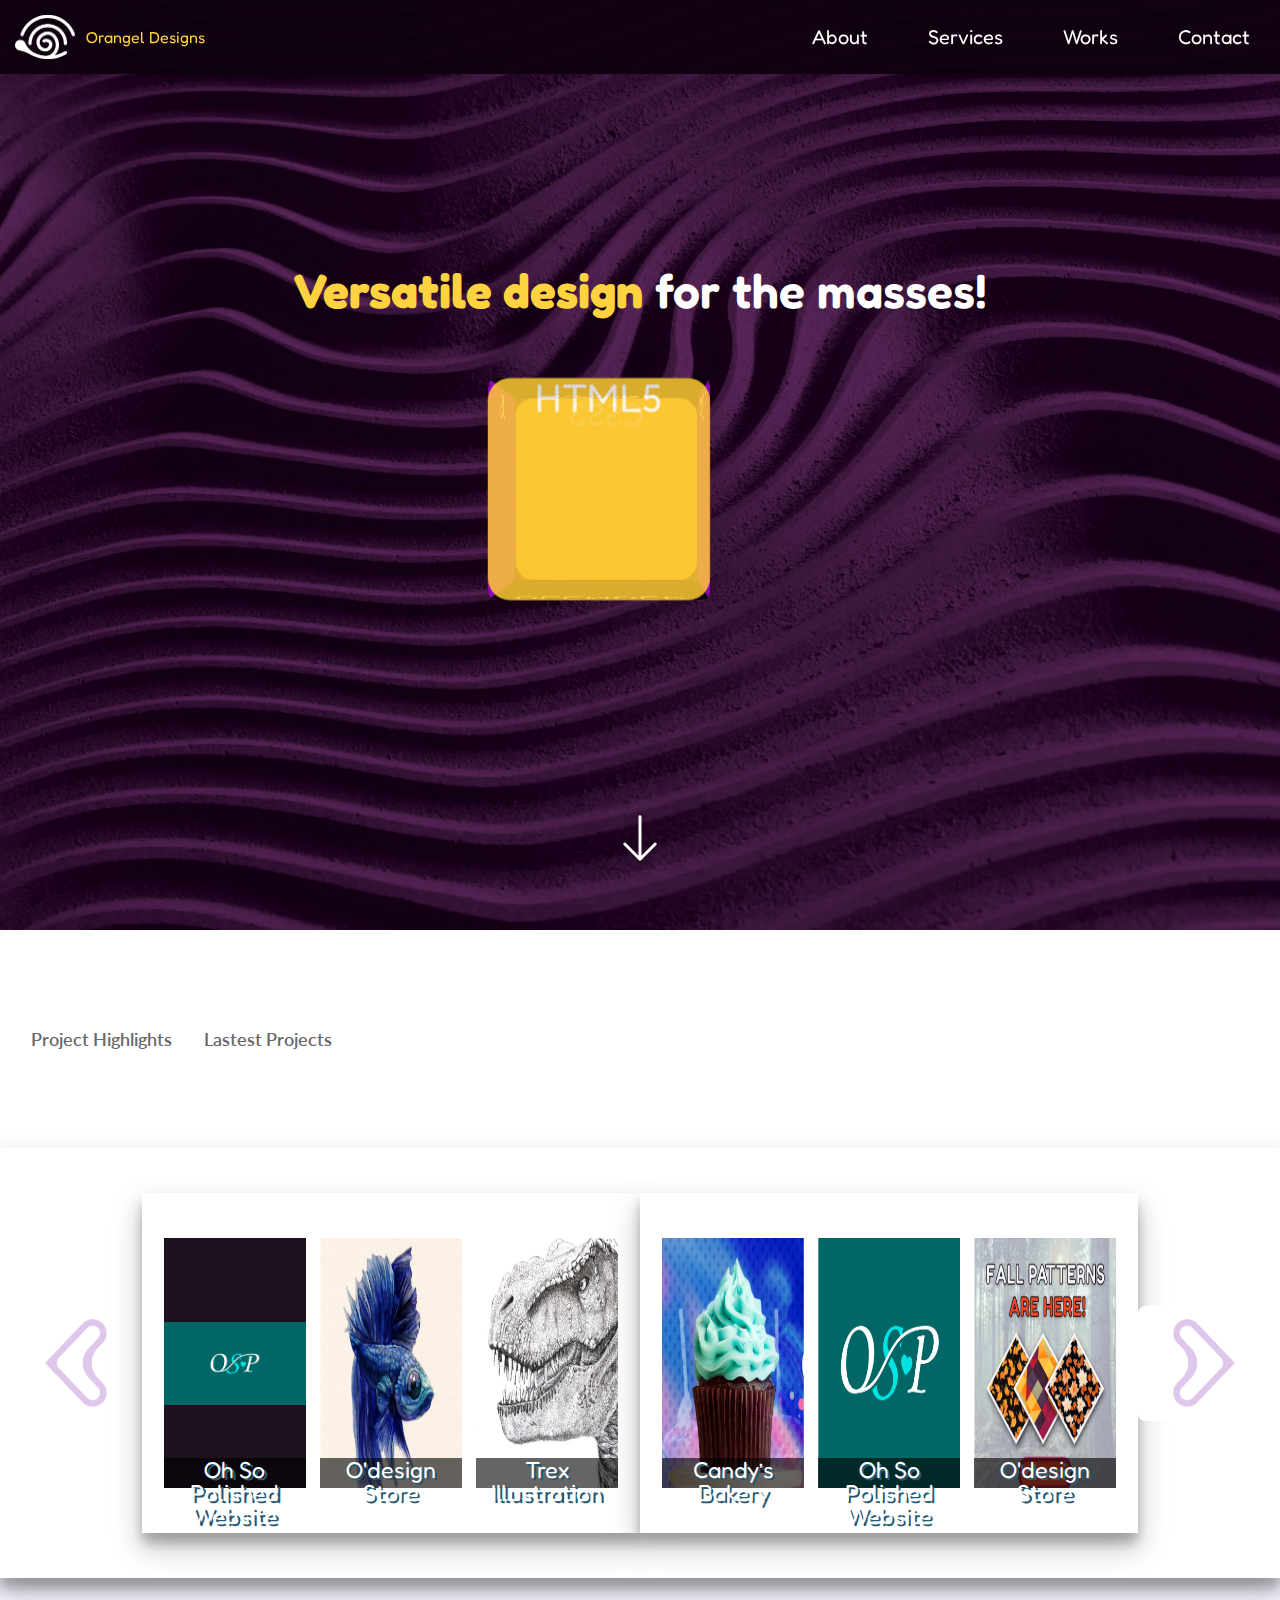
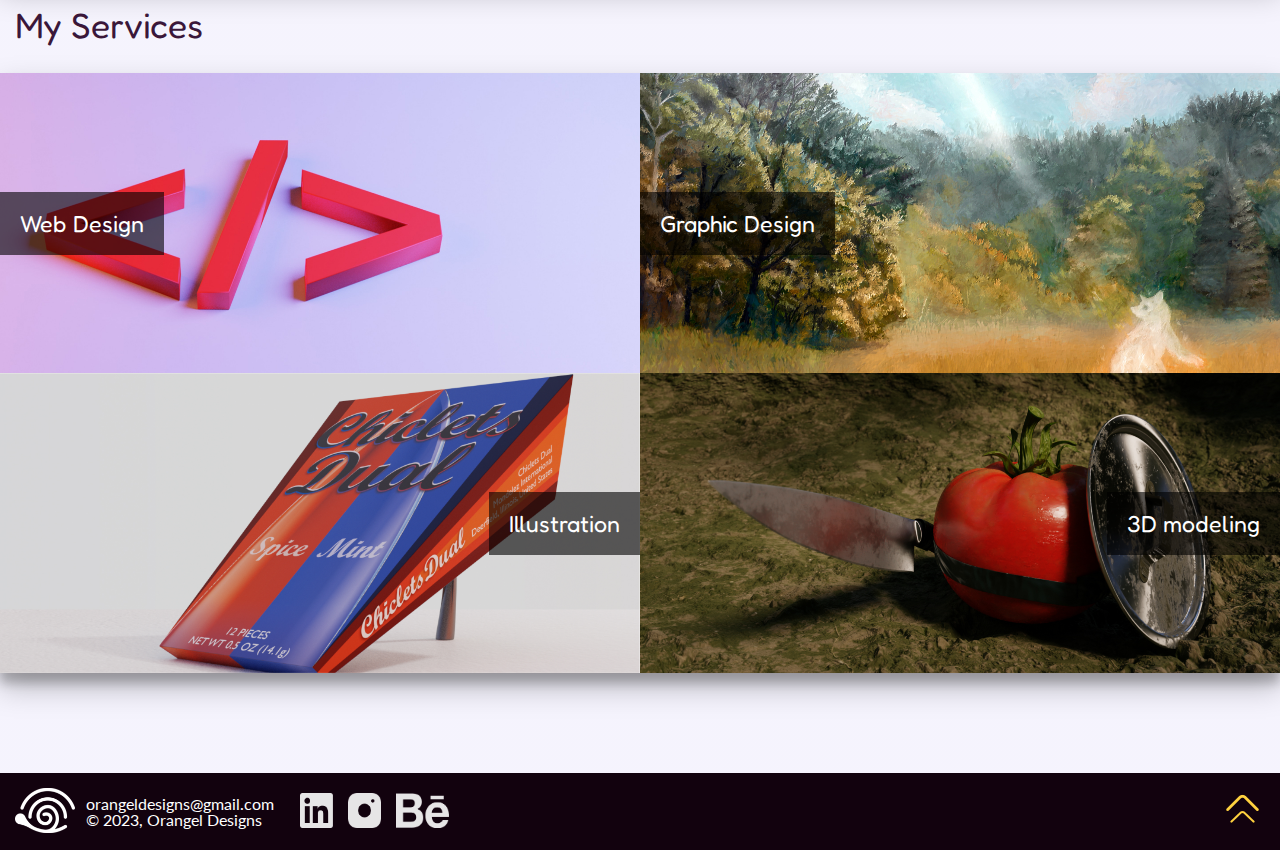
==== commit 03e07971: "Feedback based corrections + Mockup parity" ====
--- a/index.html
+++ b/index.html
@@ -10,6 +10,7 @@
 	<link rel="preconnect" href="https://fonts.gstatic.com" crossorigin>
 	<link href="https://fonts.googleapis.com/css2?family=Fredoka:wght@500;600;700&family=Lato:ital,wght@0,400;0,700;1,400;1,700&display=swap" rel="stylesheet">
 	<link rel="stylesheet" type="text/css" href="css/index.css">
+	<script defer src="scripts/index.js"></script>
 </head>
 <body id="top">
 	<header>
@@ -62,40 +63,51 @@
 	<!-- highlights section with a title and 3 preview images -->
 		<section id="highlights">
 			<h2>Project Highlights</h2>
-			<form>
-				<input type="radio" name="project" id="highlab" value="highlights">
-				<label for="highlab" id="label1">Project Highlights</label>
-				<input type="radio" name="project" id="lastlab" value="latest">
-				<label for="lastlab" id="label2">Latest Projects</label>
-			</form>
+			<div class="tab">
+                <button class="tablinks" onclick="selectTab(event, 'hightab')" id="defaultOpen">Project Highlights</button>
+                <button class="tablinks" onclick="selectTab(event, 'latab')">Lastest Projects</button>
+            </div>
 			<div>
-				<button><img src="images/larrow.png" alt="&lt;"></button>
-				<a href="#" class="project-card" id="h1">
-					<h3>Candy’s Bakery</h3>
-				</a>
-				<a href="#" class="project-card" id="h2">
-					<h3>Oh So Polished Website</h3>
-				</a>
-				<a href="#" class="project-card" id="h3">
-					<h3>Betta Fish Illustration</h3>
-				</a>
-				<button><img src="images/rarrow.png" alt="&gt;"></button>
+				<button class="arrowbutton"><img src="images/larrow.png" alt="&lt;"></button>
+				<div id="hightab" class="tabcontent">
+					<a href="works.html" class="project-card" id="h2">
+						<h3>Oh So Polished Website</h3>
+					</a>
+					<a href="works.html" class="project-card" id="w4">
+						<h3>O'design Store</h3>
+					</a>
+					<a href="works.html" class="project-card" id="w7">
+						<h3>Trex Illustration</h3>
+					</a>
+				</div>
+				<div id="latab" class="tabcontent">
+					<a href="works.html" class="project-card" id="w1">
+						<h3>Candy’s Bakery</h3>
+					</a>
+					<a href="works.html" class="project-card" id="w2">
+						<h3>Oh So Polished Website</h3>
+					</a>
+					<a href="works.html" class="project-card" id="w3">
+						<h3>O'design Store</h3>
+					</a>
+				</div>
+				<button class="arrowbutton"><img src="images/rarrow.png" alt="&gt;"></button>
 			</div>
 		</section>
 	<!-- services with an image preview of 4 sercives I provide -->
 		<section id="services">
 			<h2>My Services</h2>
 			<div>
-				<a href="#" class="services-cards" id="s1">
+				<a href="services.html" class="services-cards" id="s1">
 					<h3>Web Design</h3>
 				</a>
-				<a href="#" class="services-cards" id="s2">
+				<a href="services.html" class="services-cards" id="s2">
 					<h3>Graphic Design</h3>
 				</a>
-				<a href="#" class="services-cards" id="s3">
+				<a href="services.html" class="services-cards" id="s3">
 					<h3>Illustration</h3>
 				</a>
-				<a href="#" class="services-cards" id="s4">
+				<a href="services.html" class="services-cards" id="s4">
 					<h3>3D modeling</h3>
 				</a>
 			</div>
--- a/css/index.css
+++ b/css/index.css
@@ -1038,4 +1038,185 @@
 	#abcont{
 		max-width: 1280px;
 	}
+}
+
+/* Services Page */
+#servMain h3{
+	margin: 20px 30px;
+	margin-top: 0;
+	text-align: center;
+}
+.contact-me-btn {
+	background-color: #ffcc33;
+	padding: 20px 50px;
+	border-radius: 5px;
+	color: #9448BC;
+	font-size: 1.3rem;
+	box-shadow: 0 14px 28px rgba(0,0,0,0.25), 0 10px 10px rgba(0,0,0,0.22);
+	font-weight: 600;
+	transition: all 0.3s;
+}
+.contact-me-btn:hover {
+	background-color: #9448BC;
+	color: #ffcc33;
+}
+.gallery-grid-services{
+	display: grid; 
+	width: 80%;
+	padding: 30px 10%;
+	margin: 30px 0;
+	grid-template-columns: 1fr; 
+	grid-template-rows: 1fr 1fr 1fr 1fr; 
+	gap: 30px 0px; 
+	grid-template-areas: 
+	"."
+	"."
+	"."
+	"."; 
+	  justify-content: center; 
+	  align-items: center; 
+
+}
+.services-cards-main {
+	height: 380px;
+	max-width: 480px;
+	display: flex;
+	flex-direction: column;
+	justify-content: flex-start;
+	background-color: white;
+	box-shadow: 0 14px 28px rgba(0,0,0,0.25), 0 10px 10px rgba(0,0,0,0.22);
+
+}
+.services-cards-inner{
+	display: flex;
+	flex-direction: column;
+	align-items: center;
+	height: 100%;
+	margin-bottom: 20px;
+}
+.services-cards-inner h3{
+	color: #9448BC;
+	width: auto;
+	text-align: left;
+}
+.services-cards-inner div{
+	margin: 0 20px;
+	margin-top: 20px;
+}
+.services-cards-inner div:first-of-type {
+	width: 100%;
+	height: 50%;
+}
+
+.services-cards-inner #s1,.services-cards-inner #s2,.services-cards-inner #s3,.services-cards-inner #s4{
+	background-color: #0e010eef;
+	transition: 0.5s all;
+	background-size: cover;
+}
+.services-cards-main button{
+	font-size: 1.15rem;
+	border-radius: 0;
+	width: 100%;
+	text-align: center;
+	padding: 7.5px 0;
+}
+
+
+/* Modal styling */
+
+ /* The Modal (background) */
+ .modal {
+	display: none; /* Hidden by default */
+	position: fixed; /* Stay in place */
+	justify-content: center;
+	align-items: center;
+	z-index: 1; /* Sit on top */
+	left: 0;
+	top: 0;
+	width: 100%; /* Full width */
+	height: 100%; /* Full height */
+	overflow: auto; /* Enable scroll if needed */
+	background-color: rgb(0,0,0); /* Fallback color */
+	background-color: rgba(0,0,0,0.4); /* Black w/ opacity */
+  }
+  
+  /* Modal Content/Box */
+  .modal-content {
+	display: flex;
+	flex-direction: column;
+	align-items: center;
+	justify-content: center;
+	background-color: #fefefe;
+	padding: 20px 50px;
+	border-radius: 5px;
+	
+	box-shadow: 0 14px 28px rgba(0,0,0,0.25), 0 10px 10px rgba(0,0,0,0.22);
+  }
+  .modal-content span{
+	background-color: #9900cc;
+	width: 100%;
+	text-align: center;
+	border-radius: 5px;
+	color: #ffcc33;
+	transition: color 0.3s;
+	margin-top: 20px;
+  }
+  .modal-content ul:first-of-type{
+	list-style: square;
+  }
+  .skill-list {
+	display: flex;
+	list-style:none;
+	flex-wrap: wrap;
+  }
+  .skill-list button{
+	font-size: 1rem;
+	background-color: #aaa;
+	color: #070007;
+	margin-left: 5px;
+	margin-bottom: 5px;
+  }
+  .modal-content ul li{
+	margin-bottom: 5px;
+  }
+  .modal h3{
+	color: #9448BC;
+	text-align: left !important;
+	margin:  20px 0 !important;
+	width: auto;
+  }
+  
+  /* The Close Button */
+  .close {
+	color: #aaa;
+	float: right;
+	font-size: 28px;
+	font-weight: bold;
+	cursor: pointer;
+  }
+  
+  .close:hover,
+  .close:focus {
+	color: black;
+	text-decoration: none;
+	cursor: pointer;
+  } 
+
+  @media screen and (min-width: 768px) {
+	.gallery-grid-services{
+		display: grid; 
+		width: 80%;
+		max-width: 1000px;
+		padding: 30px 10%;
+		margin: 30px 0px;
+		grid-template-columns: 1fr 1fr; 
+		grid-template-rows: 1fr 1fr; 
+		gap: 30px 30px; 
+		grid-template-areas: 
+		". ."
+		". ."; 
+		  justify-content: center; 
+		  align-items: center;
+		justify-items: center;
+	}
 }